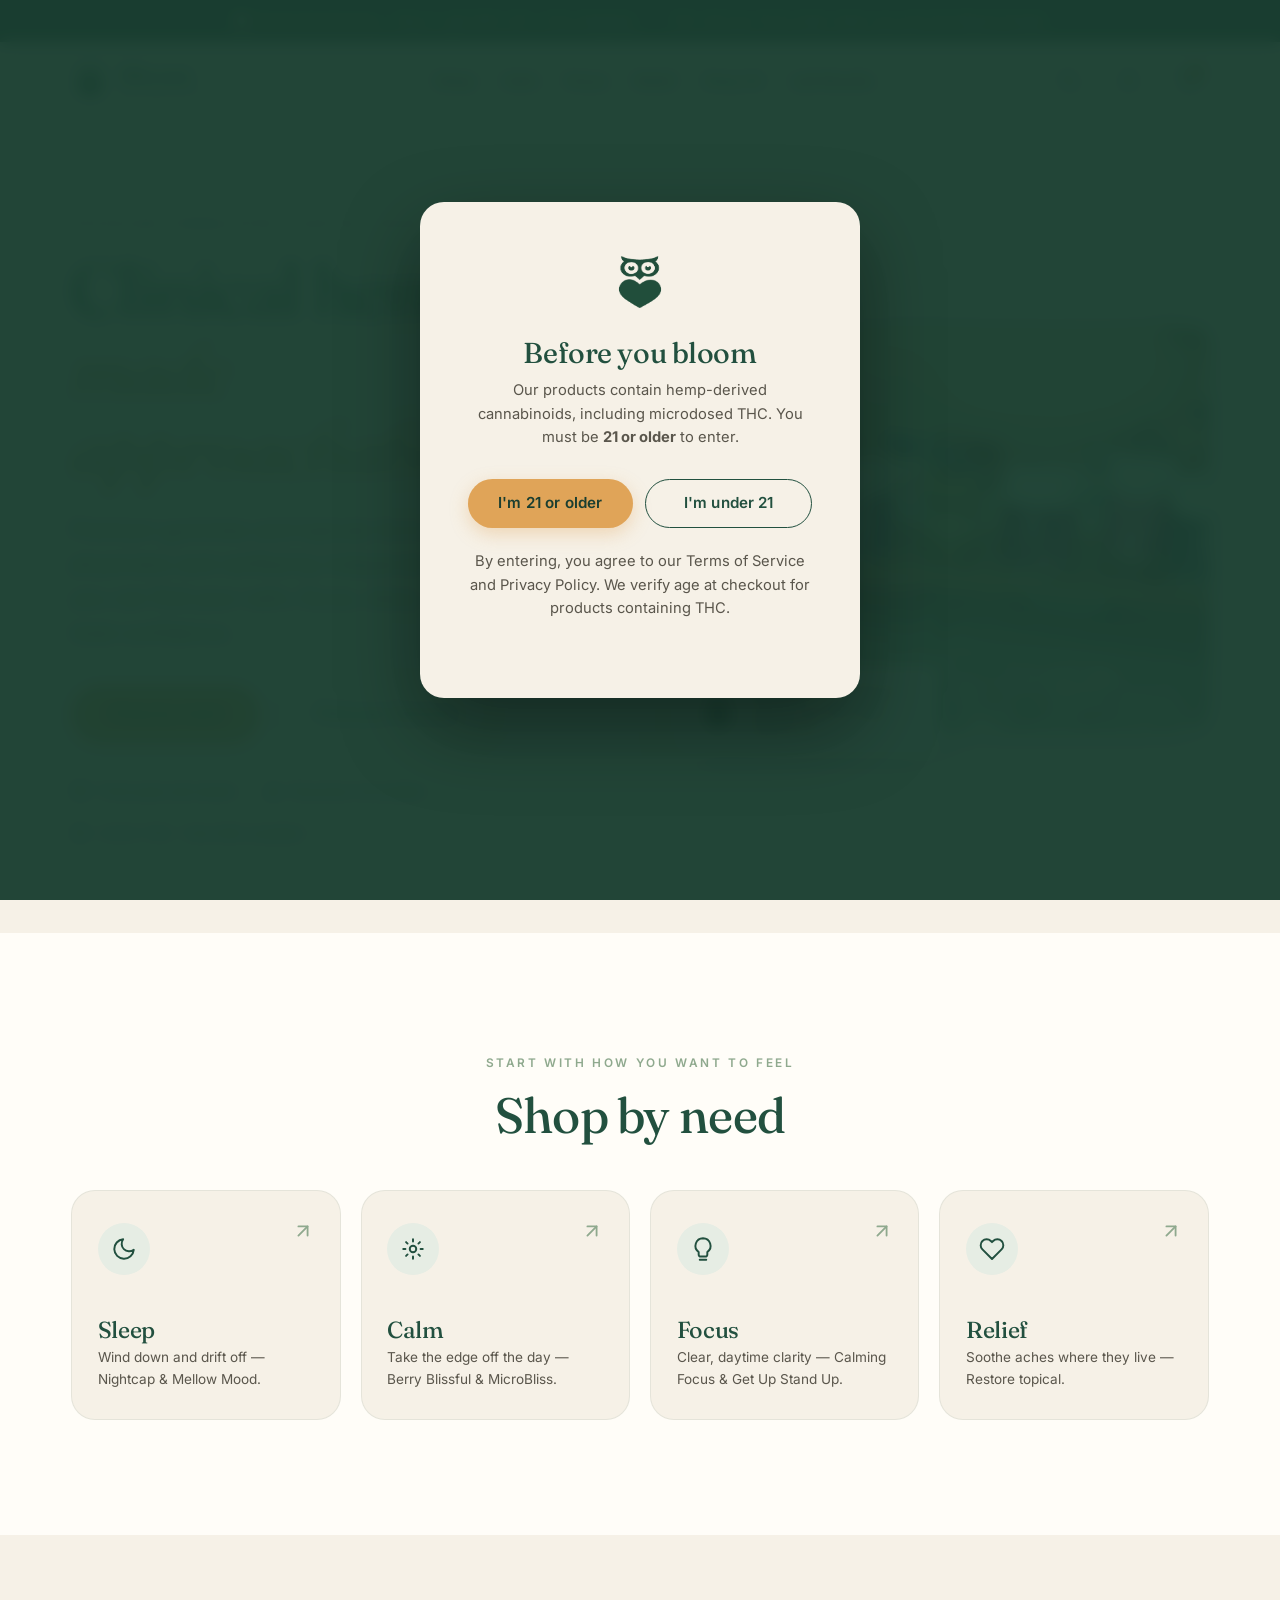
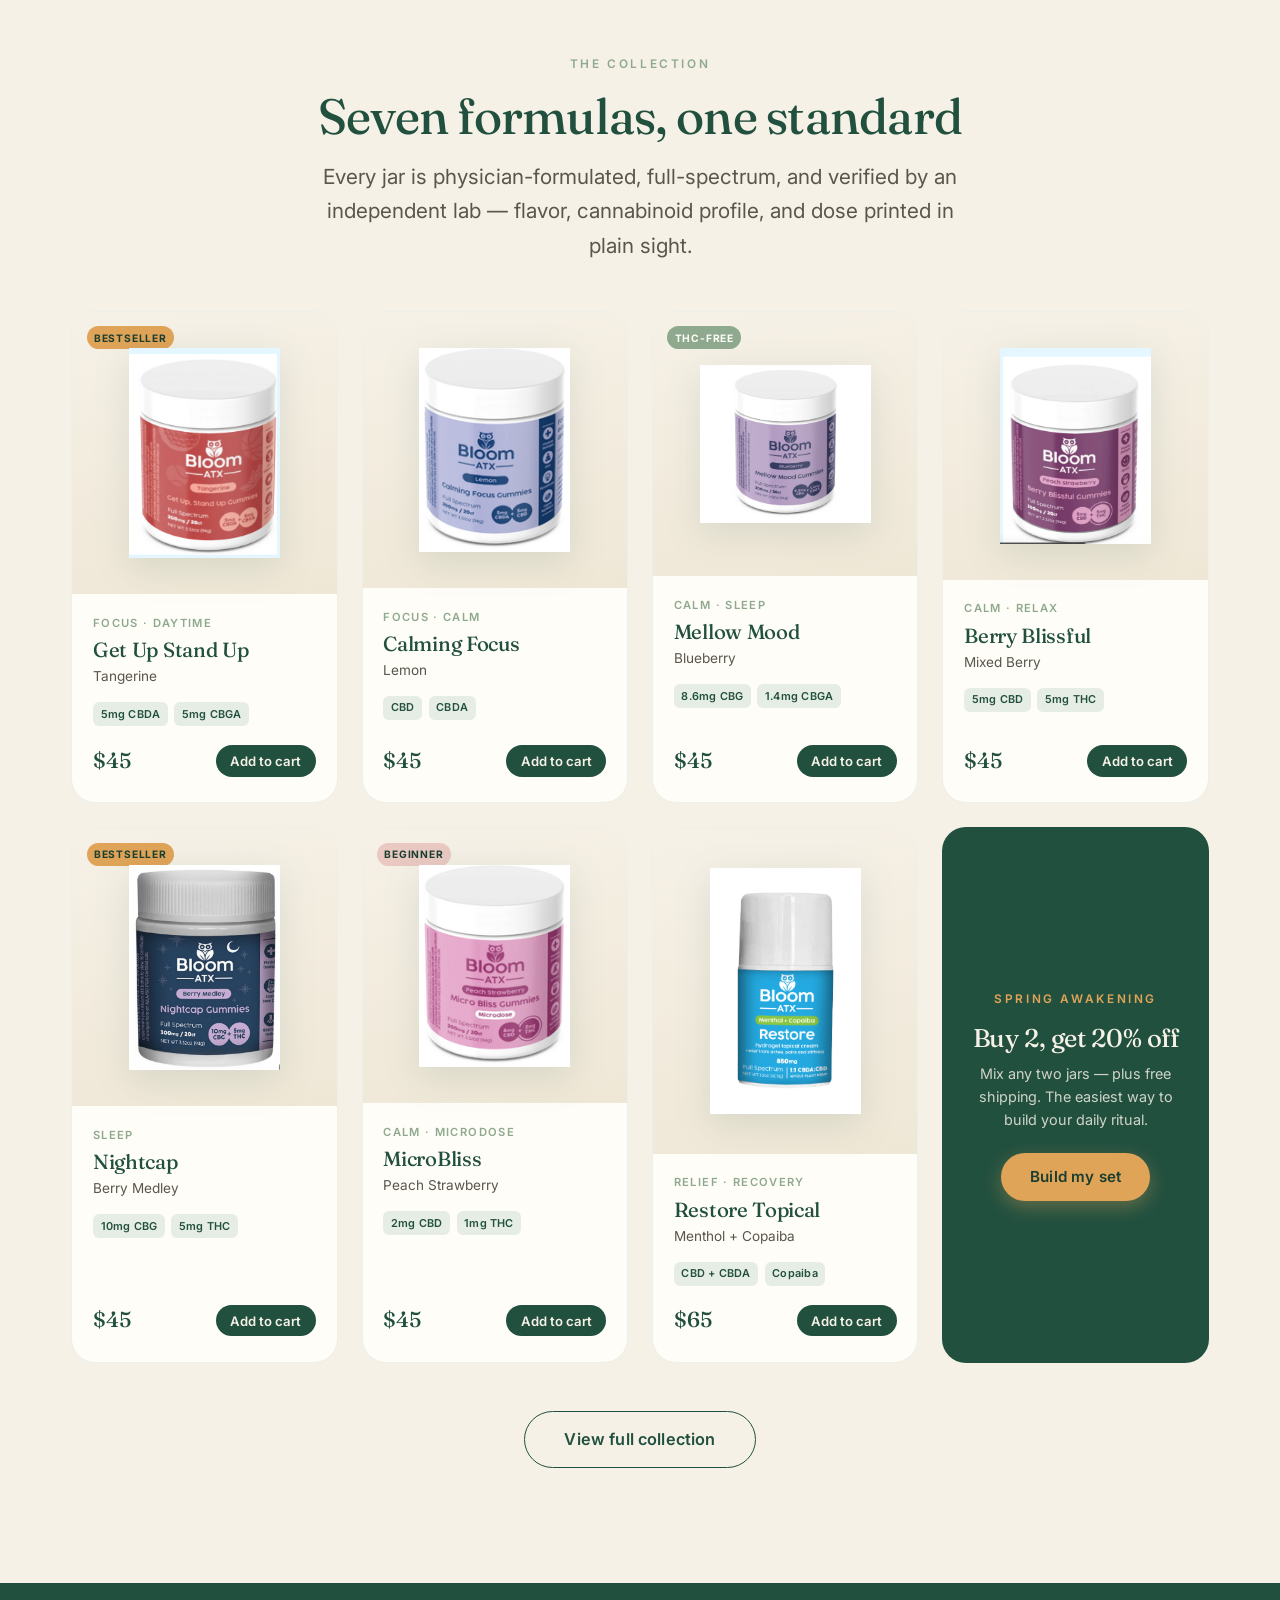
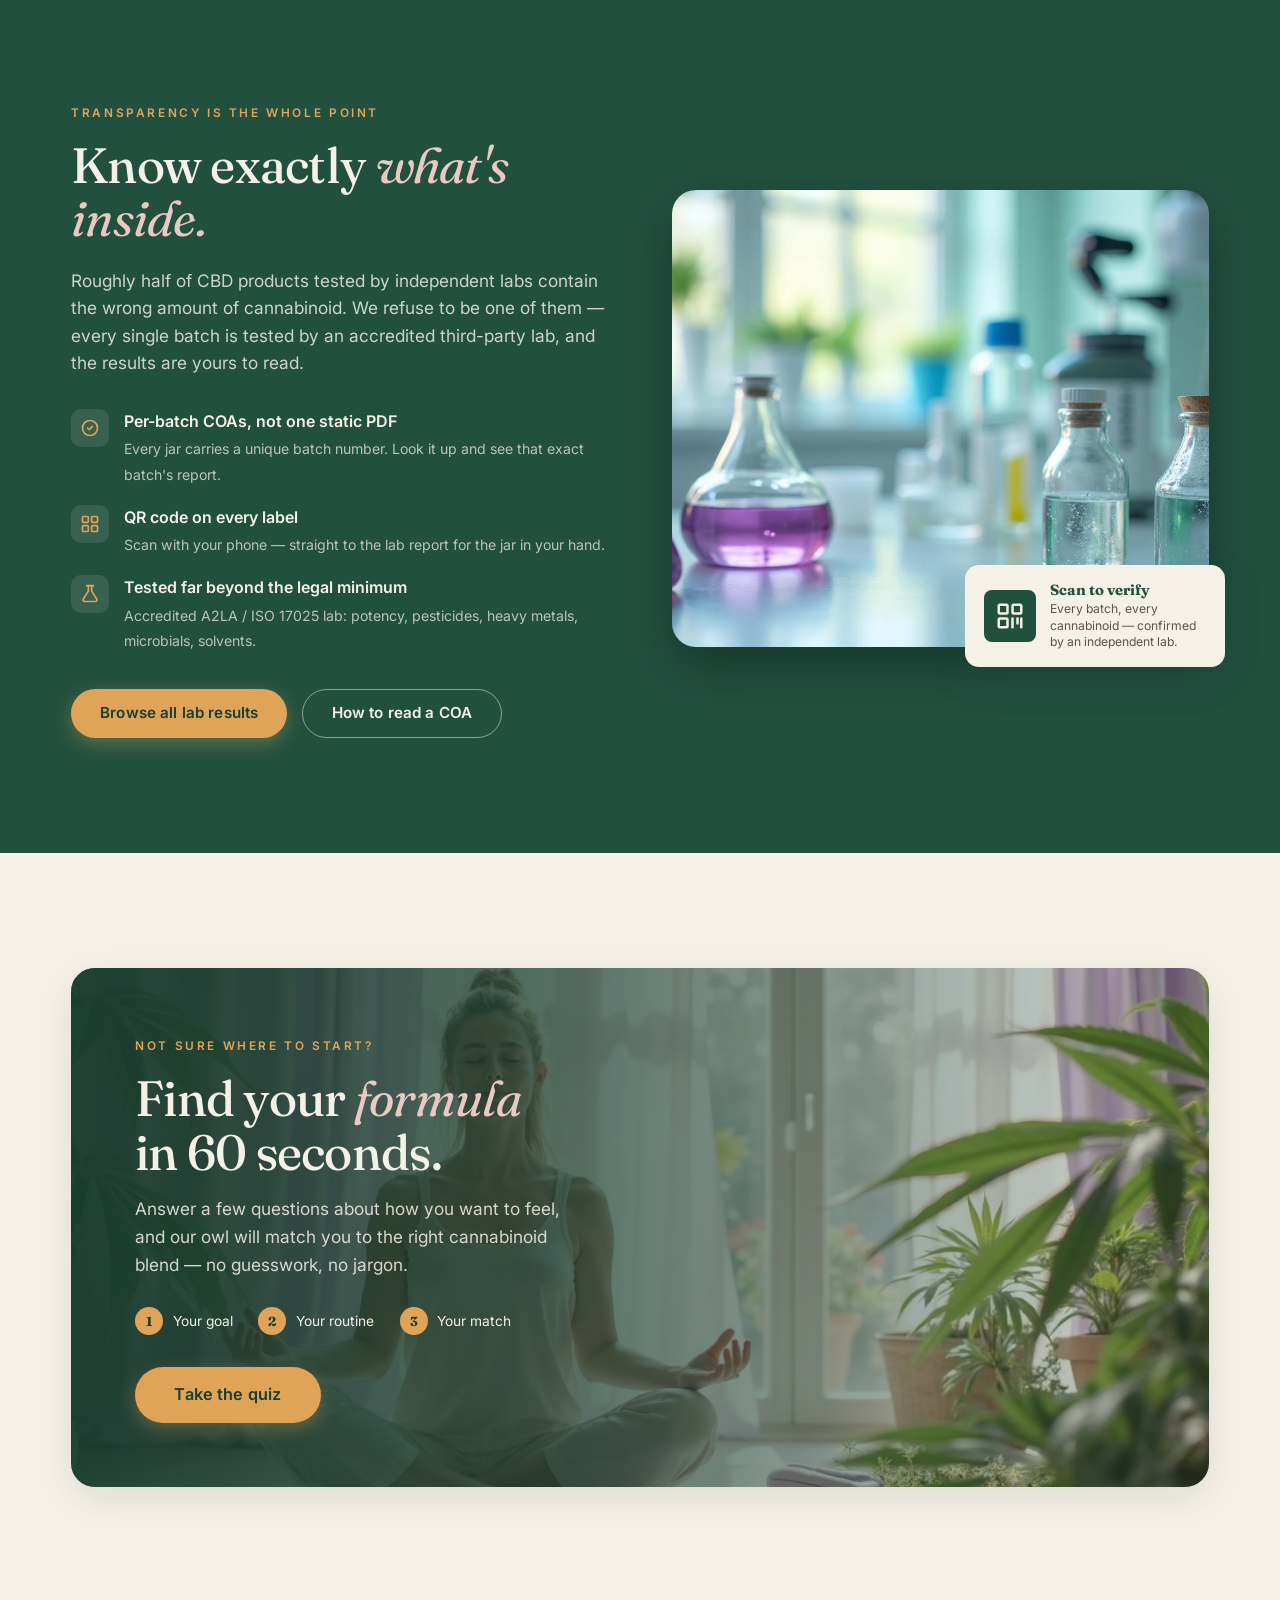
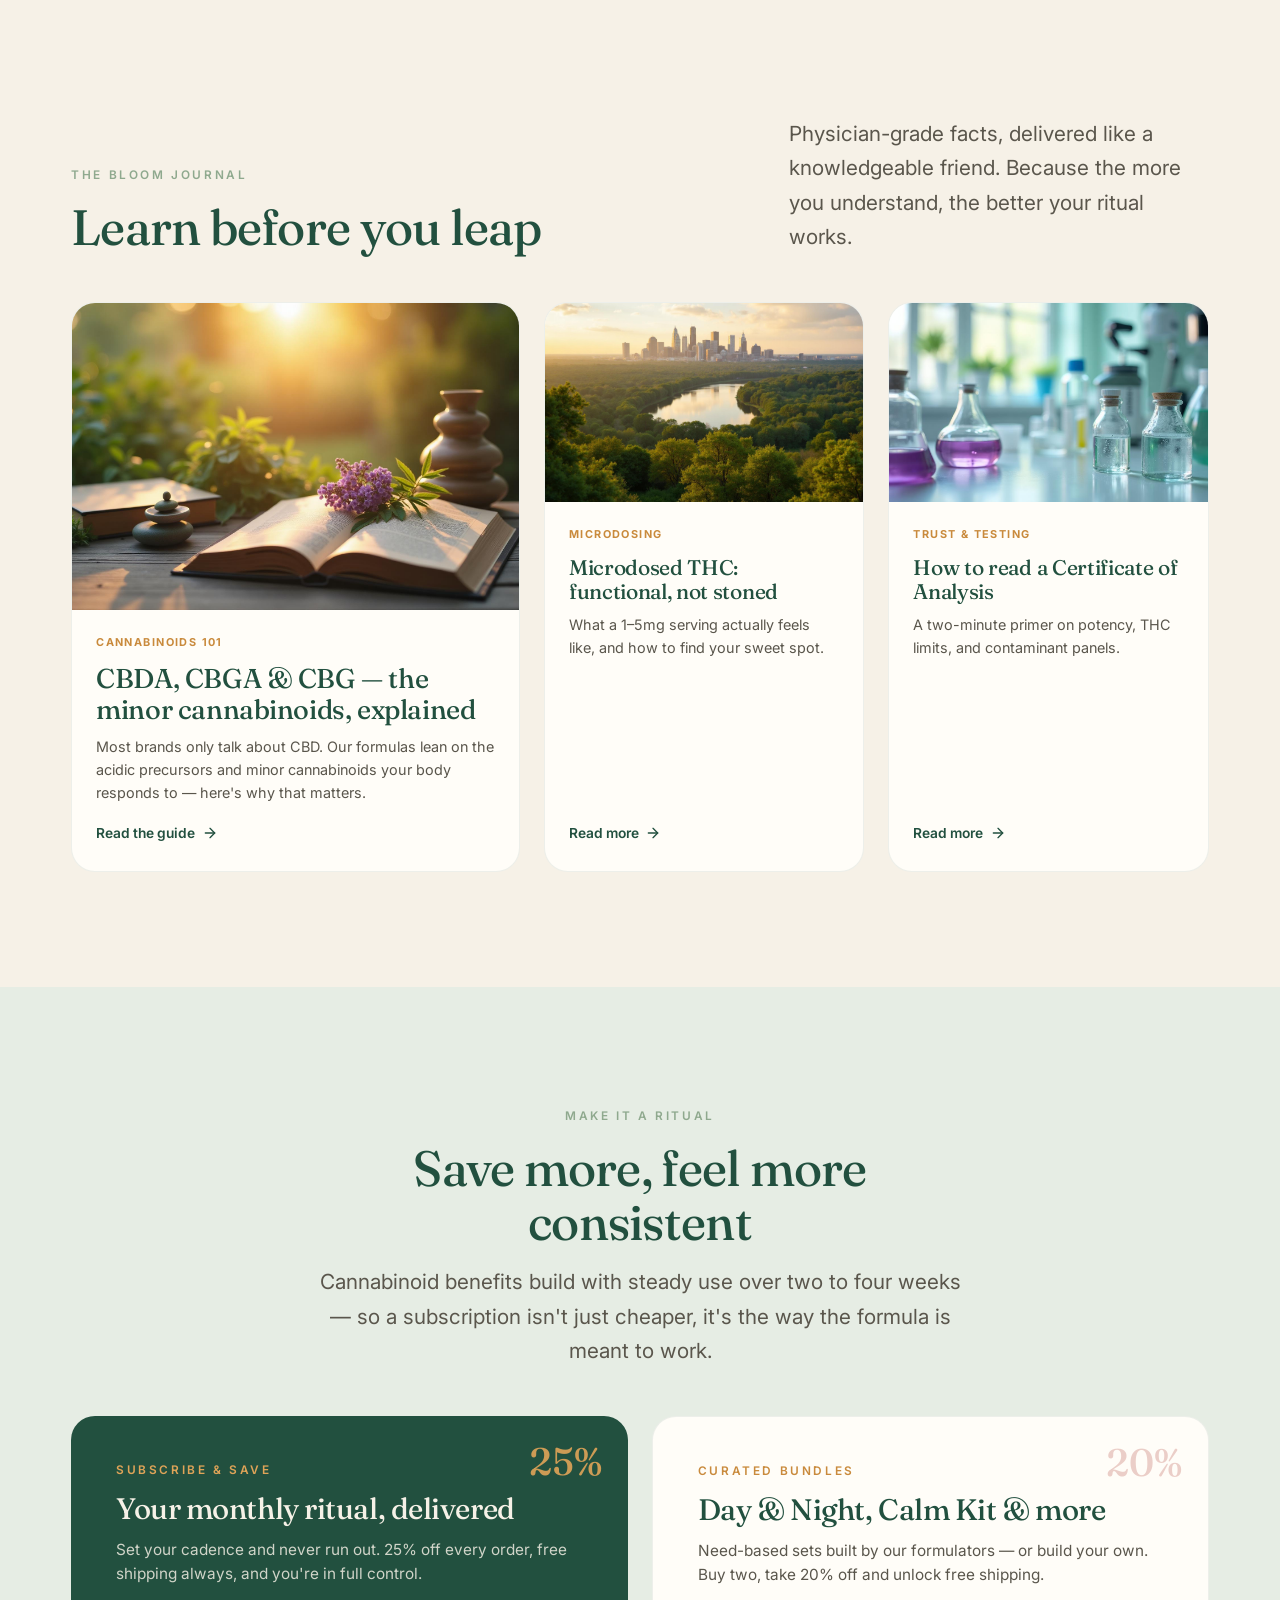
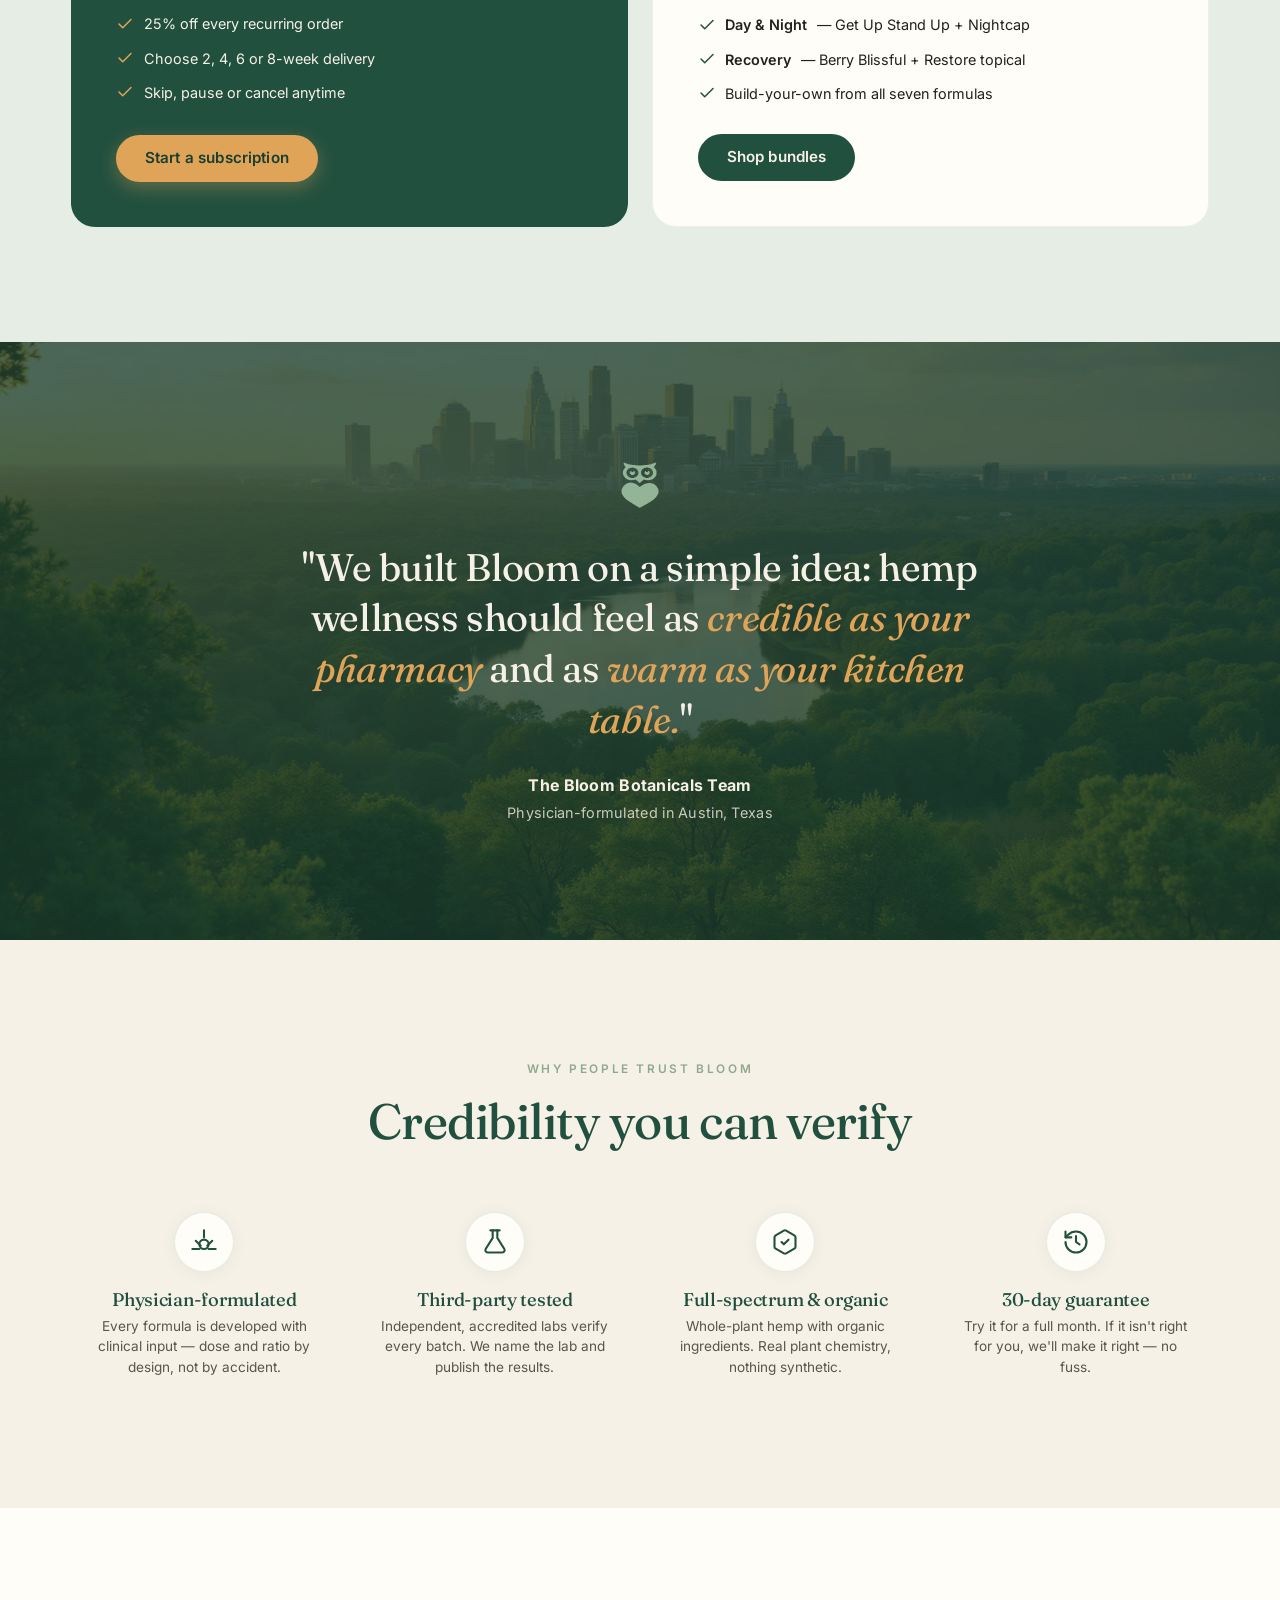
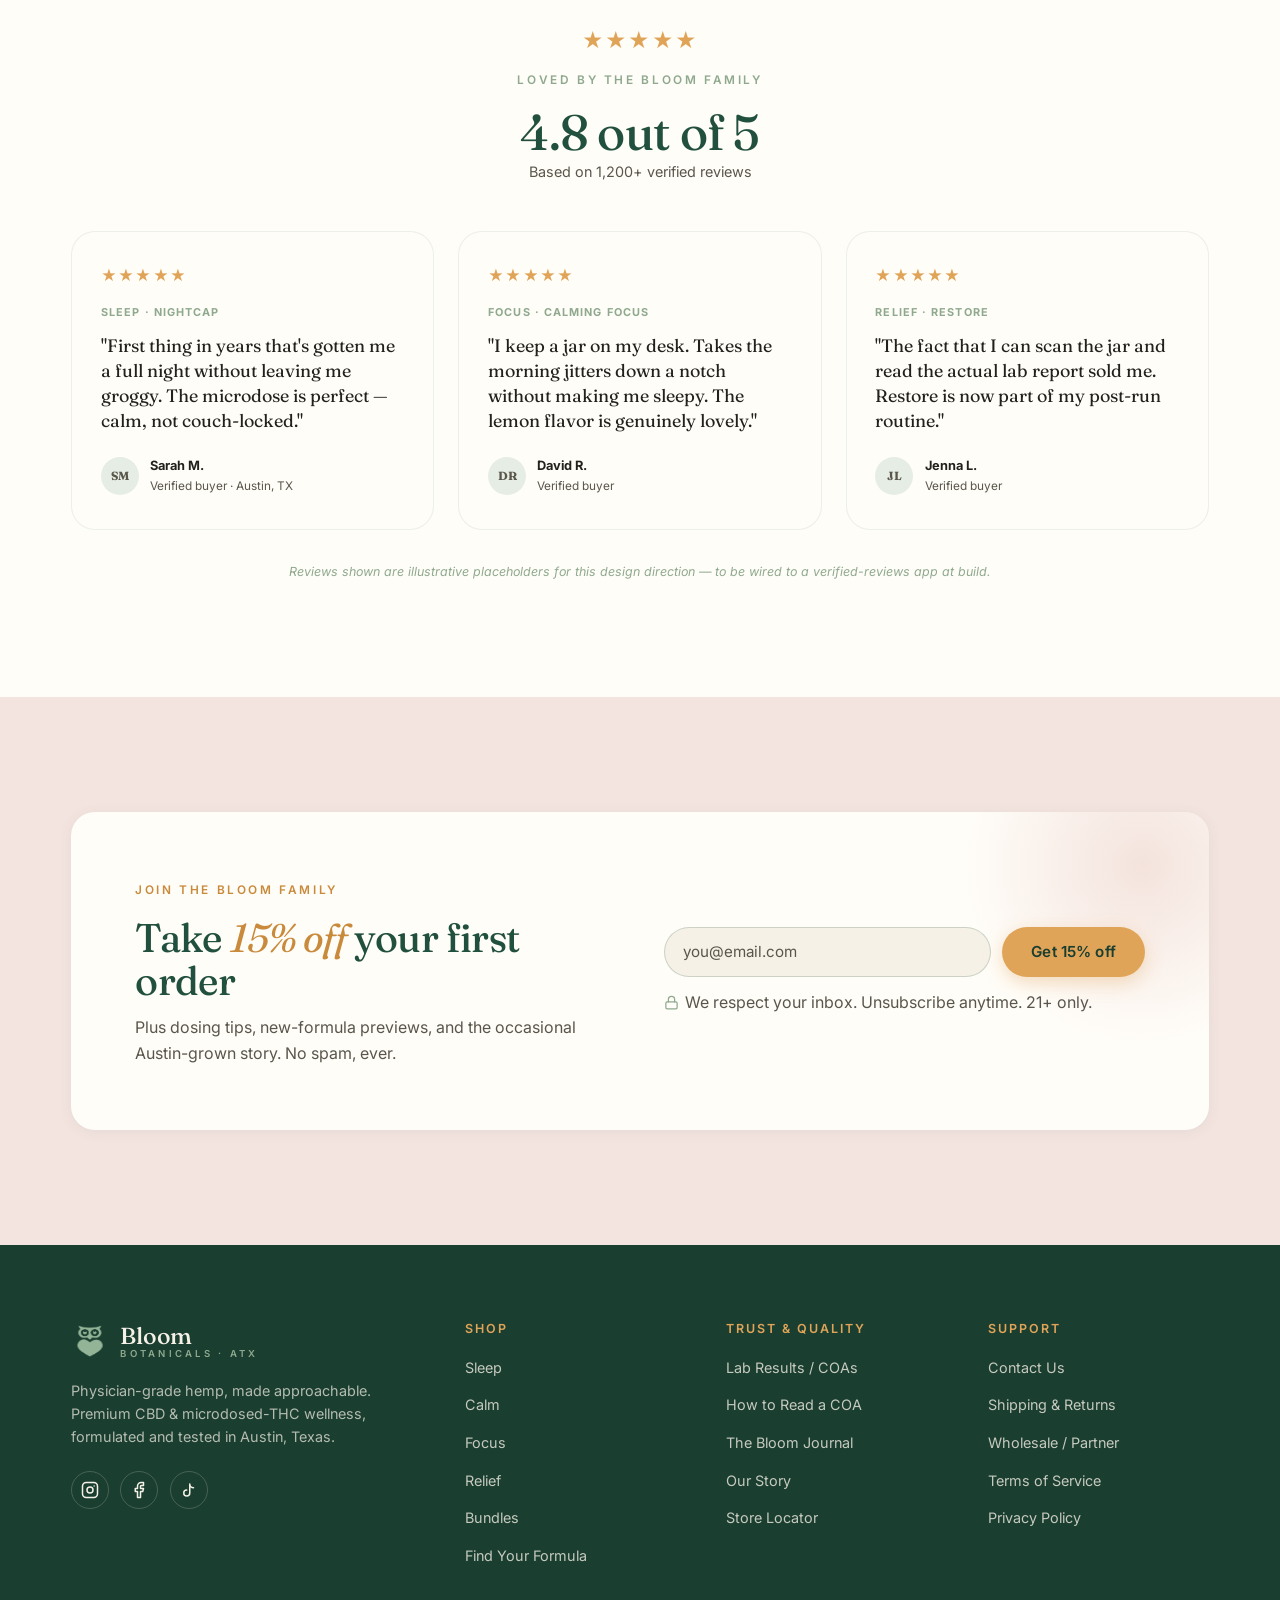
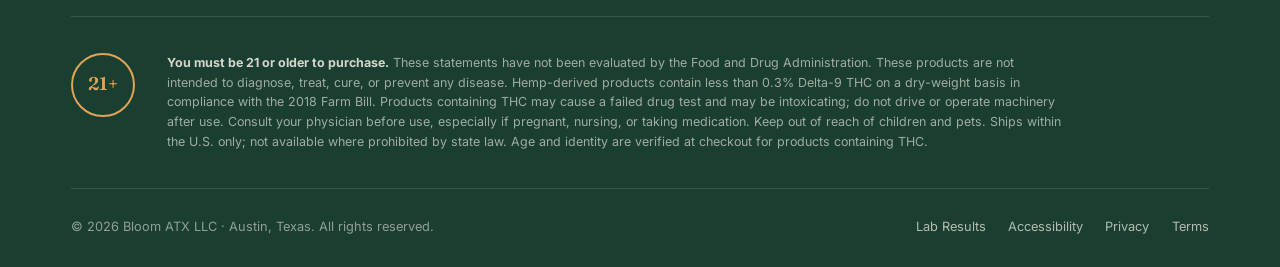
==== direction-a/index.html @ c0b8dcc5 "Bloom ATX — design directions preview (placeholder content)" ====
<!DOCTYPE html>
<html lang="en">
<head>
  <meta charset="UTF-8" />
  <meta name="viewport" content="width=device-width, initial-scale=1.0" />
  <title>Bloom Botanicals ATX — Physician-Grade Hemp, Made Approachable</title>
  <meta name="description" content="Premium, physician-formulated hemp wellness from Austin, TX. CBD + microdosed THC gummies, third-party lab-tested with per-batch COAs. Calm, focus, sleep & relief." />
  <link rel="preconnect" href="https://fonts.googleapis.com" />
  <link rel="preconnect" href="https://fonts.gstatic.com" crossorigin />
  <link href="https://fonts.googleapis.com/css2?family=Fraunces:ital,opsz,wght@0,9..144,400..600;1,9..144,400..500&family=Inter:wght@400;500;600;700&display=swap" rel="stylesheet" />
  <link rel="stylesheet" href="styles.css" />
</head>
<body>

  <!-- ============================ AGE GATE ============================ -->
  <div class="age-gate" id="ageGate" hidden>
    <div class="age-gate__card" role="dialog" aria-modal="true" aria-labelledby="ageGateTitle">
      <img class="age-gate__owl" src="../assets/bloom-owl-logo.png" alt="Bloom Botanicals ATX owl" />
      <h2 id="ageGateTitle">Before you bloom</h2>
      <p>Our products contain hemp-derived cannabinoids, including microdosed THC. You must be <strong>21 or older</strong> to enter.</p>
      <div class="age-gate__btns">
        <button class="btn btn--primary" id="ageYes">I'm 21 or older</button>
        <button class="btn btn--outline" id="ageNo">I'm under 21</button>
      </div>
      <p class="age-gate__legal">By entering, you agree to our Terms of Service and Privacy Policy. We verify age at checkout for products containing THC.</p>
    </div>
  </div>

  <!-- ============================ PROMO BAR ============================ -->
  <div class="promo-bar" role="region" aria-label="Promotions">
    <span>🌸 <strong>Spring Awakening</strong> — Buy 2, get 20% off + free shipping</span>
    <span class="sep" aria-hidden="true">·</span>
    <span class="promo-2">15% off your first order when you join the Bloom Family</span>
  </div>

  <!-- ============================ HEADER ============================ -->
  <header class="site-header">
    <div class="wrap header-inner">
      <a href="index.html" class="brand" aria-label="Bloom Botanicals ATX home">
        <img class="brand__owl" src="../assets/bloom-owl-logo.png" alt="" aria-hidden="true" />
        <span class="brand__name">Bloom<span>BOTANICALS · ATX</span></span>
      </a>

      <nav class="nav" aria-label="Primary">
        <ul class="nav__links">
          <li><a href="#products">Sleep</a></li>
          <li><a href="#products">Calm</a></li>
          <li><a href="#products">Focus</a></li>
          <li><a href="#products">Relief</a></li>
          <li><a href="#products" class="nav__shop">Shop All</a></li>
          <li><a href="#coa">Lab Results</a></li>
        </ul>
      </nav>

      <div class="header-actions">
        <button class="icon-btn" aria-label="Search">
          <svg viewBox="0 0 24 24" fill="none" stroke="currentColor" stroke-width="2" stroke-linecap="round" stroke-linejoin="round"><circle cx="11" cy="11" r="7"/><line x1="21" y1="21" x2="16.65" y2="16.65"/></svg>
        </button>
        <a href="product.html" class="icon-btn" aria-label="Account">
          <svg viewBox="0 0 24 24" fill="none" stroke="currentColor" stroke-width="2" stroke-linecap="round" stroke-linejoin="round"><path d="M20 21v-2a4 4 0 0 0-4-4H8a4 4 0 0 0-4 4v2"/><circle cx="12" cy="7" r="4"/></svg>
        </a>
        <button class="icon-btn" aria-label="Cart, 0 items">
          <svg viewBox="0 0 24 24" fill="none" stroke="currentColor" stroke-width="2" stroke-linecap="round" stroke-linejoin="round"><circle cx="9" cy="21" r="1"/><circle cx="20" cy="21" r="1"/><path d="M1 1h4l2.68 13.39a2 2 0 0 0 2 1.61h9.72a2 2 0 0 0 2-1.61L23 6H6"/></svg>
          <span class="cart-count">0</span>
        </button>
        <button class="icon-btn nav-toggle" aria-label="Menu" id="navToggle">
          <svg viewBox="0 0 24 24" fill="none" stroke="currentColor" stroke-width="2" stroke-linecap="round"><line x1="4" y1="7" x2="20" y2="7"/><line x1="4" y1="12" x2="20" y2="12"/><line x1="4" y1="17" x2="20" y2="17"/></svg>
        </button>
      </div>
    </div>
  </header>

  <main>
    <!-- ============================ HERO ============================ -->
    <section class="hero">
      <div class="wrap hero__grid">
        <div class="hero__copy">
          <span class="eyebrow">Physician-formulated · Austin, Texas</span>
          <h1>Clinical hemp,<br /><em>made approachable.</em></h1>
          <p class="lede hero__lede">Premium gummies and topicals formulated by physicians and verified by independent labs — so you can find your calm, focus, sleep, or relief with total confidence.</p>
          <div class="hero__cta">
            <a href="#needs" class="btn btn--primary btn--lg">Shop by need</a>
            <a href="#quiz" class="btn btn--outline btn--lg">Find your formula</a>
          </div>
          <div class="hero__trust">
            <span>
              <svg viewBox="0 0 24 24" fill="none" stroke="currentColor" stroke-width="2" stroke-linecap="round" stroke-linejoin="round"><path d="M9 12l2 2 4-4"/><path d="M12 3l8 3v6c0 5-3.5 8-8 9-4.5-1-8-4-8-9V6l8-3z"/></svg>
              Third-party lab-tested
            </span>
            <span>
              <svg viewBox="0 0 24 24" fill="none" stroke="currentColor" stroke-width="2" stroke-linecap="round" stroke-linejoin="round"><path d="M12 2v6M4.93 10.93l4.24 4.24M2 18h6M22 18h-6M19.07 10.93l-4.24 4.24"/><circle cx="12" cy="14" r="4"/></svg>
              Physician-formulated
            </span>
            <span>
              <svg viewBox="0 0 24 24" fill="none" stroke="currentColor" stroke-width="2" stroke-linecap="round" stroke-linejoin="round"><path d="M3 12h18M3 6h18M3 18h18"/></svg>
              &lt;0.3% THC · Farm Bill compliant
            </span>
          </div>
        </div>

        <div class="hero__media">
          <img src="../assets/products-shelf-wide-CRmDXsMz.jpg" alt="The Bloom Botanicals ATX gummy collection arranged on a wooden shelf with a brass owl and warm string lights" />
          <div class="hero__badge">
            <img class="owl" src="../assets/bloom-owl-logo.png" alt="" aria-hidden="true" />
            <p><strong>10,000+</strong> in the Bloom Family trust their daily ritual to us.</p>
          </div>
        </div>
      </div>
    </section>

    <!-- ============================ SHOP BY NEED ============================ -->
    <section class="section needs" id="needs">
      <div class="wrap">
        <div class="section-head center">
          <span class="eyebrow">Start with how you want to feel</span>
          <h2>Shop by need</h2>
        </div>
        <div class="needs__grid">
          <a href="#products" class="need-card">
            <span class="need-card__icon">
              <svg viewBox="0 0 24 24" fill="none" stroke="currentColor" stroke-width="1.8" stroke-linecap="round" stroke-linejoin="round"><path d="M21 12.79A9 9 0 1 1 11.21 3 7 7 0 0 0 21 12.79z"/></svg>
            </span>
            <span class="need-card__arrow" aria-hidden="true">
              <svg width="22" height="22" viewBox="0 0 24 24" fill="none" stroke="currentColor" stroke-width="2" stroke-linecap="round" stroke-linejoin="round"><line x1="7" y1="17" x2="17" y2="7"/><polyline points="7 7 17 7 17 17"/></svg>
            </span>
            <h3>Sleep</h3>
            <p>Wind down and drift off — Nightcap &amp; Mellow Mood.</p>
          </a>
          <a href="#products" class="need-card">
            <span class="need-card__icon">
              <svg viewBox="0 0 24 24" fill="none" stroke="currentColor" stroke-width="1.8" stroke-linecap="round" stroke-linejoin="round"><circle cx="12" cy="12" r="3"/><path d="M12 3v2M12 19v2M3 12h2M19 12h2M5.6 5.6l1.4 1.4M17 17l1.4 1.4M5.6 18.4 7 17M17 7l1.4-1.4"/></svg>
            </span>
            <span class="need-card__arrow" aria-hidden="true">
              <svg width="22" height="22" viewBox="0 0 24 24" fill="none" stroke="currentColor" stroke-width="2" stroke-linecap="round" stroke-linejoin="round"><line x1="7" y1="17" x2="17" y2="7"/><polyline points="7 7 17 7 17 17"/></svg>
            </span>
            <h3>Calm</h3>
            <p>Take the edge off the day — Berry Blissful &amp; MicroBliss.</p>
          </a>
          <a href="#products" class="need-card">
            <span class="need-card__icon">
              <svg viewBox="0 0 24 24" fill="none" stroke="currentColor" stroke-width="1.8" stroke-linecap="round" stroke-linejoin="round"><path d="M12 2a7 7 0 0 0-4 12.7V17a2 2 0 0 0 2 2h4a2 2 0 0 0 2-2v-2.3A7 7 0 0 0 12 2z"/><line x1="9" y1="22" x2="15" y2="22"/></svg>
            </span>
            <span class="need-card__arrow" aria-hidden="true">
              <svg width="22" height="22" viewBox="0 0 24 24" fill="none" stroke="currentColor" stroke-width="2" stroke-linecap="round" stroke-linejoin="round"><line x1="7" y1="17" x2="17" y2="7"/><polyline points="7 7 17 7 17 17"/></svg>
            </span>
            <h3>Focus</h3>
            <p>Clear, daytime clarity — Calming Focus &amp; Get Up Stand Up.</p>
          </a>
          <a href="#products" class="need-card">
            <span class="need-card__icon">
              <svg viewBox="0 0 24 24" fill="none" stroke="currentColor" stroke-width="1.8" stroke-linecap="round" stroke-linejoin="round"><path d="M20.84 4.61a5.5 5.5 0 0 0-7.78 0L12 5.67l-1.06-1.06a5.5 5.5 0 1 0-7.78 7.78L12 21.23l8.84-8.84a5.5 5.5 0 0 0 0-7.78z"/></svg>
            </span>
            <span class="need-card__arrow" aria-hidden="true">
              <svg width="22" height="22" viewBox="0 0 24 24" fill="none" stroke="currentColor" stroke-width="2" stroke-linecap="round" stroke-linejoin="round"><line x1="7" y1="17" x2="17" y2="7"/><polyline points="7 7 17 7 17 17"/></svg>
            </span>
            <h3>Relief</h3>
            <p>Soothe aches where they live — Restore topical.</p>
          </a>
        </div>
      </div>
    </section>

    <!-- ============================ PRODUCTS ============================ -->
    <section class="section products" id="products">
      <div class="wrap">
        <div class="section-head center">
          <span class="eyebrow">The collection</span>
          <h2>Seven formulas, one standard</h2>
          <p class="lede" style="margin-top:1rem;">Every jar is physician-formulated, full-spectrum, and verified by an independent lab — flavor, cannabinoid profile, and dose printed in plain sight.</p>
        </div>

        <div class="products__grid">
          <!-- Get Up Stand Up -->
          <article class="product-card">
            <div class="product-card__media">
              <span class="product-tag product-tag--bestseller">Bestseller</span>
              <img src="../assets/0b803be7-9f13-4141-9545-272abb5d52e2.png" alt="Get Up Stand Up Gummies jar, tangerine flavor" />
            </div>
            <div class="product-card__body">
              <span class="product-card__need">Focus · Daytime</span>
              <h3>Get Up Stand Up</h3>
              <p class="product-card__flavor">Tangerine</p>
              <div class="product-card__profile">
                <span class="chip">5mg CBDA</span><span class="chip">5mg CBGA</span>
              </div>
              <div class="product-card__foot">
                <span class="product-card__price">$45</span>
                <button class="add-btn">Add to cart</button>
              </div>
            </div>
          </article>

          <!-- Calming Focus -->
          <article class="product-card">
            <div class="product-card__media">
              <img src="../assets/c3862e95-d32f-4ffc-96ca-685105f2033a.png" alt="Calming Focus Gummies jar, lemon flavor" />
            </div>
            <div class="product-card__body">
              <span class="product-card__need">Focus · Calm</span>
              <h3>Calming Focus</h3>
              <p class="product-card__flavor">Lemon</p>
              <div class="product-card__profile">
                <span class="chip">CBD</span><span class="chip">CBDA</span>
              </div>
              <div class="product-card__foot">
                <span class="product-card__price">$45</span>
                <button class="add-btn">Add to cart</button>
              </div>
            </div>
          </article>

          <!-- Mellow Mood -->
          <article class="product-card">
            <div class="product-card__media">
              <span class="product-tag product-tag--thcfree">THC-free</span>
              <img src="../assets/e09c8dc6-c494-4d54-a6cc-db8354c998ee.png" alt="Mellow Mood Gummies jar, blueberry flavor" />
            </div>
            <div class="product-card__body">
              <span class="product-card__need">Calm · Sleep</span>
              <h3>Mellow Mood</h3>
              <p class="product-card__flavor">Blueberry</p>
              <div class="product-card__profile">
                <span class="chip">8.6mg CBG</span><span class="chip">1.4mg CBGA</span>
              </div>
              <div class="product-card__foot">
                <span class="product-card__price">$45</span>
                <button class="add-btn">Add to cart</button>
              </div>
            </div>
          </article>

          <!-- Berry Blissful -->
          <article class="product-card">
            <div class="product-card__media">
              <img src="../assets/290c608d-75a6-450c-9b06-08ad682e5442.png" alt="Berry Blissful Gummies jar, mixed berry flavor" />
            </div>
            <div class="product-card__body">
              <span class="product-card__need">Calm · Relax</span>
              <h3>Berry Blissful</h3>
              <p class="product-card__flavor">Mixed Berry</p>
              <div class="product-card__profile">
                <span class="chip">5mg CBD</span><span class="chip">5mg THC</span>
              </div>
              <div class="product-card__foot">
                <span class="product-card__price">$45</span>
                <button class="add-btn">Add to cart</button>
              </div>
            </div>
          </article>

          <!-- Nightcap -->
          <article class="product-card">
            <div class="product-card__media">
              <span class="product-tag product-tag--bestseller">Bestseller</span>
              <img src="../assets/3789f35c-d64f-4ce9-b525-802829607a11.png" alt="Nightcap Gummies jar, berry medley flavor" />
            </div>
            <div class="product-card__body">
              <span class="product-card__need">Sleep</span>
              <h3>Nightcap</h3>
              <p class="product-card__flavor">Berry Medley</p>
              <div class="product-card__profile">
                <span class="chip">10mg CBG</span><span class="chip">5mg THC</span>
              </div>
              <div class="product-card__foot">
                <span class="product-card__price">$45</span>
                <button class="add-btn">Add to cart</button>
              </div>
            </div>
          </article>

          <!-- MicroBliss -->
          <article class="product-card">
            <div class="product-card__media">
              <span class="product-tag product-tag--new">Beginner</span>
              <img src="../assets/a9078033-a48c-4f73-ad45-ff1388b63ecf.png" alt="MicroBliss Gummies jar, peach strawberry flavor" />
            </div>
            <div class="product-card__body">
              <span class="product-card__need">Calm · Microdose</span>
              <h3>MicroBliss</h3>
              <p class="product-card__flavor">Peach Strawberry</p>
              <div class="product-card__profile">
                <span class="chip">2mg CBD</span><span class="chip">1mg THC</span>
              </div>
              <div class="product-card__foot">
                <span class="product-card__price">$45</span>
                <button class="add-btn">Add to cart</button>
              </div>
            </div>
          </article>

          <!-- Restore Topical -->
          <article class="product-card">
            <div class="product-card__media">
              <img src="../assets/29d37da1-b872-40b8-bd22-ed788ddb123b.png" alt="Restore Instant Relief topical roll-on, menthol and copaiba" />
            </div>
            <div class="product-card__body">
              <span class="product-card__need">Relief · Recovery</span>
              <h3>Restore Topical</h3>
              <p class="product-card__flavor">Menthol + Copaiba</p>
              <div class="product-card__profile">
                <span class="chip">CBD + CBDA</span><span class="chip">Copaiba</span>
              </div>
              <div class="product-card__foot">
                <span class="product-card__price">$65</span>
                <button class="add-btn">Add to cart</button>
              </div>
            </div>
          </article>

          <!-- Promo card -->
          <article class="product-card" style="background:var(--botanical); color:var(--cream); justify-content:center; align-items:center; text-align:center; padding:2rem 1.5rem;">
            <span class="eyebrow" style="color:var(--honey);">Spring Awakening</span>
            <h3 style="color:var(--cream); font-size:1.6rem; margin-bottom:0.6rem;">Buy 2, get 20% off</h3>
            <p style="color:rgba(246,241,231,0.82); font-size:0.9rem; margin-bottom:1.4rem;">Mix any two jars — plus free shipping. The easiest way to build your daily ritual.</p>
            <a href="#bundles" class="btn btn--primary">Build my set</a>
          </article>
        </div>

        <div class="products__foot">
          <a href="#products" class="btn btn--outline btn--lg">View full collection</a>
        </div>
      </div>
    </section>

    <!-- ============================ COA / TRANSPARENCY ============================ -->
    <section class="section coa" id="coa">
      <div class="wrap coa__grid">
        <div class="coa__copy">
          <span class="eyebrow">Transparency is the whole point</span>
          <h2>Know exactly <em>what's inside.</em></h2>
          <p class="coa__lede">Roughly half of CBD products tested by independent labs contain the wrong amount of cannabinoid. We refuse to be one of them — every single batch is tested by an accredited third-party lab, and the results are yours to read.</p>
          <ul class="coa__list">
            <li>
              <span class="ico"><svg viewBox="0 0 24 24" fill="none" stroke="currentColor" stroke-width="2" stroke-linecap="round" stroke-linejoin="round"><path d="M9 12l2 2 4-4"/><circle cx="12" cy="12" r="9"/></svg></span>
              <div><strong>Per-batch COAs, not one static PDF</strong><span>Every jar carries a unique batch number. Look it up and see that exact batch's report.</span></div>
            </li>
            <li>
              <span class="ico"><svg viewBox="0 0 24 24" fill="none" stroke="currentColor" stroke-width="2" stroke-linecap="round" stroke-linejoin="round"><rect x="3" y="3" width="7" height="7" rx="1"/><rect x="14" y="3" width="7" height="7" rx="1"/><rect x="3" y="14" width="7" height="7" rx="1"/><rect x="14" y="14" width="7" height="7" rx="1"/></svg></span>
              <div><strong>QR code on every label</strong><span>Scan with your phone — straight to the lab report for the jar in your hand.</span></div>
            </li>
            <li>
              <span class="ico"><svg viewBox="0 0 24 24" fill="none" stroke="currentColor" stroke-width="2" stroke-linecap="round" stroke-linejoin="round"><path d="M10 2v6.5L4 18a2 2 0 0 0 1.7 3h12.6A2 2 0 0 0 20 18l-6-9.5V2"/><line x1="8" y1="2" x2="16" y2="2"/></svg></span>
              <div><strong>Tested far beyond the legal minimum</strong><span>Accredited A2LA / ISO 17025 lab: potency, pesticides, heavy metals, microbials, solvents.</span></div>
            </li>
          </ul>
          <div class="coa__cta">
            <a href="#coa" class="btn btn--primary">Browse all lab results</a>
            <a href="#coa" class="btn btn--ghost-light">How to read a COA</a>
          </div>
        </div>
        <div class="coa__media">
          <img src="../assets/coa-hero-FD-RbU7w.jpg" alt="An accredited laboratory bench with glass flasks holding botanical extracts in natural daylight" />
          <div class="coa__qr">
            <span class="qr-box"><svg viewBox="0 0 24 24" fill="none" stroke="currentColor" stroke-width="2" stroke-linecap="round" stroke-linejoin="round"><rect x="3" y="3" width="7" height="7" rx="1"/><rect x="14" y="3" width="7" height="7" rx="1"/><rect x="3" y="14" width="7" height="7" rx="1"/><line x1="14" y1="14" x2="14" y2="21"/><line x1="18" y1="14" x2="18" y2="18"/><line x1="21" y1="14" x2="21" y2="21"/></svg></span>
            <p><strong>Scan to verify</strong>Every batch, every cannabinoid — confirmed by an independent lab.</p>
          </div>
        </div>
      </div>
    </section>

    <!-- ============================ QUIZ TEASER ============================ -->
    <section class="section quiz" id="quiz">
      <div class="wrap">
        <div class="quiz__inner">
          <div class="quiz__bg"><img src="../assets/quiz-hero-BWa-Pj6N.jpg" alt="" /></div>
          <div class="quiz__copy">
            <span class="eyebrow">Not sure where to start?</span>
            <h2>Find your <em>formula</em> in 60 seconds.</h2>
            <p>Answer a few questions about how you want to feel, and our owl will match you to the right cannabinoid blend — no guesswork, no jargon.</p>
            <div class="quiz__steps">
              <div class="quiz__step"><span class="num">1</span> Your goal</div>
              <div class="quiz__step"><span class="num">2</span> Your routine</div>
              <div class="quiz__step"><span class="num">3</span> Your match</div>
            </div>
            <a href="#quiz" class="btn btn--primary btn--lg">Take the quiz</a>
          </div>
        </div>
      </div>
    </section>

    <!-- ============================ EDUCATION TEASER ============================ -->
    <section class="section edu" id="learn">
      <div class="wrap">
        <div class="edu__head">
          <div>
            <span class="eyebrow">The Bloom Journal</span>
            <h2>Learn before you leap</h2>
          </div>
          <p class="lede">Physician-grade facts, delivered like a knowledgeable friend. Because the more you understand, the better your ritual works.</p>
        </div>
        <div class="edu__grid">
          <article class="edu-card edu-card--feature">
            <div class="edu-card__media"><img src="../assets/formula-finder-hero-D2OlPq_B.jpg" alt="An open book and botanical sprigs on a wooden table in golden evening light" /></div>
            <div class="edu-card__body">
              <span class="edu-card__cat">Cannabinoids 101</span>
              <h3>CBDA, CBGA &amp; CBG — the minor cannabinoids, explained</h3>
              <p>Most brands only talk about CBD. Our formulas lean on the acidic precursors and minor cannabinoids your body responds to — here's why that matters.</p>
              <a href="#learn" class="edu-card__link">Read the guide
                <svg viewBox="0 0 24 24" fill="none" stroke="currentColor" stroke-width="2" stroke-linecap="round" stroke-linejoin="round"><line x1="5" y1="12" x2="19" y2="12"/><polyline points="12 5 19 12 12 19"/></svg>
              </a>
            </div>
          </article>
          <article class="edu-card">
            <div class="edu-card__media"><img src="../assets/austin-nature-skyline-w3xDkC-A.jpg" alt="The Austin skyline at sunset above a green river valley" /></div>
            <div class="edu-card__body">
              <span class="edu-card__cat">Microdosing</span>
              <h3>Microdosed THC: functional, not stoned</h3>
              <p>What a 1–5mg serving actually feels like, and how to find your sweet spot.</p>
              <a href="#learn" class="edu-card__link">Read more
                <svg viewBox="0 0 24 24" fill="none" stroke="currentColor" stroke-width="2" stroke-linecap="round" stroke-linejoin="round"><line x1="5" y1="12" x2="19" y2="12"/><polyline points="12 5 19 12 12 19"/></svg>
              </a>
            </div>
          </article>
          <article class="edu-card">
            <div class="edu-card__media"><img src="../assets/coa-hero-FD-RbU7w.jpg" alt="Laboratory glassware with botanical extracts" /></div>
            <div class="edu-card__body">
              <span class="edu-card__cat">Trust &amp; testing</span>
              <h3>How to read a Certificate of Analysis</h3>
              <p>A two-minute primer on potency, THC limits, and contaminant panels.</p>
              <a href="#coa" class="edu-card__link">Read more
                <svg viewBox="0 0 24 24" fill="none" stroke="currentColor" stroke-width="2" stroke-linecap="round" stroke-linejoin="round"><line x1="5" y1="12" x2="19" y2="12"/><polyline points="12 5 19 12 12 19"/></svg>
              </a>
            </div>
          </article>
        </div>
      </div>
    </section>

    <!-- ============================ BUNDLES / SUBSCRIBE ============================ -->
    <section class="section bundles" id="bundles">
      <div class="wrap">
        <div class="section-head center">
          <span class="eyebrow">Make it a ritual</span>
          <h2>Save more, feel more consistent</h2>
          <p class="lede" style="margin-top:1rem;">Cannabinoid benefits build with steady use over two to four weeks — so a subscription isn't just cheaper, it's the way the formula is meant to work.</p>
        </div>
        <div class="bundles__grid">
          <div class="bundle-card bundle-card--sub">
            <span class="bundle-discount" aria-hidden="true">25%</span>
            <span class="eyebrow">Subscribe &amp; Save</span>
            <h3>Your monthly ritual, delivered</h3>
            <p>Set your cadence and never run out. 25% off every order, free shipping always, and you're in full control.</p>
            <ul class="bundle-feats">
              <li><svg viewBox="0 0 24 24" fill="none" stroke="currentColor" stroke-width="2" stroke-linecap="round" stroke-linejoin="round"><polyline points="20 6 9 17 4 12"/></svg> 25% off every recurring order</li>
              <li><svg viewBox="0 0 24 24" fill="none" stroke="currentColor" stroke-width="2" stroke-linecap="round" stroke-linejoin="round"><polyline points="20 6 9 17 4 12"/></svg> Choose 2, 4, 6 or 8-week delivery</li>
              <li><svg viewBox="0 0 24 24" fill="none" stroke="currentColor" stroke-width="2" stroke-linecap="round" stroke-linejoin="round"><polyline points="20 6 9 17 4 12"/></svg> Skip, pause or cancel anytime</li>
            </ul>
            <a href="#products" class="btn btn--primary">Start a subscription</a>
          </div>
          <div class="bundle-card bundle-card--bundle">
            <span class="bundle-discount" aria-hidden="true">20%</span>
            <span class="eyebrow" style="color:var(--honey-deep);">Curated bundles</span>
            <h3>Day &amp; Night, Calm Kit &amp; more</h3>
            <p>Need-based sets built by our formulators — or build your own. Buy two, take 20% off and unlock free shipping.</p>
            <ul class="bundle-feats">
              <li><svg viewBox="0 0 24 24" fill="none" stroke="currentColor" stroke-width="2" stroke-linecap="round" stroke-linejoin="round"><polyline points="20 6 9 17 4 12"/></svg> <strong style="font-weight:600;">Day &amp; Night</strong> — Get Up Stand Up + Nightcap</li>
              <li><svg viewBox="0 0 24 24" fill="none" stroke="currentColor" stroke-width="2" stroke-linecap="round" stroke-linejoin="round"><polyline points="20 6 9 17 4 12"/></svg> <strong style="font-weight:600;">Recovery</strong> — Berry Blissful + Restore topical</li>
              <li><svg viewBox="0 0 24 24" fill="none" stroke="currentColor" stroke-width="2" stroke-linecap="round" stroke-linejoin="round"><polyline points="20 6 9 17 4 12"/></svg> Build-your-own from all seven formulas</li>
            </ul>
            <a href="#products" class="btn btn--dark">Shop bundles</a>
          </div>
        </div>
      </div>
    </section>

    <!-- ============================ PHYSICIAN STORY BAND ============================ -->
    <section class="section story">
      <div class="story__bg"><img src="../assets/austin-nature-skyline-w3xDkC-A.jpg" alt="" /></div>
      <div class="wrap story__inner">
        <img class="owl-mark" src="../assets/bloom-owl-logo.png" alt="" aria-hidden="true" />
        <blockquote>"We built Bloom on a simple idea: hemp wellness should feel as <em>credible as your pharmacy</em> and as <em>warm as your kitchen table.</em>"</blockquote>
        <p class="story__cite"><strong>The Bloom Botanicals Team</strong>Physician-formulated in Austin, Texas</p>
      </div>
    </section>

    <!-- ============================ TRUST STRIP ============================ -->
    <section class="section trust">
      <div class="wrap">
        <div class="section-head center">
          <span class="eyebrow">Why people trust Bloom</span>
          <h2>Credibility you can verify</h2>
        </div>
        <div class="trust__grid">
          <div class="trust-item">
            <span class="trust-item__ico"><svg viewBox="0 0 24 24" fill="none" stroke="currentColor" stroke-width="1.8" stroke-linecap="round" stroke-linejoin="round"><path d="M12 2v6M4.93 10.93l4.24 4.24M2 18h6M22 18h-6M19.07 10.93l-4.24 4.24"/><circle cx="12" cy="14" r="4"/></svg></span>
            <h3>Physician-formulated</h3>
            <p>Every formula is developed with clinical input — dose and ratio by design, not by accident.</p>
          </div>
          <div class="trust-item">
            <span class="trust-item__ico"><svg viewBox="0 0 24 24" fill="none" stroke="currentColor" stroke-width="1.8" stroke-linecap="round" stroke-linejoin="round"><path d="M10 2v6.5L4 18a2 2 0 0 0 1.7 3h12.6A2 2 0 0 0 20 18l-6-9.5V2"/><line x1="8" y1="2" x2="16" y2="2"/></svg></span>
            <h3>Third-party tested</h3>
            <p>Independent, accredited labs verify every batch. We name the lab and publish the results.</p>
          </div>
          <div class="trust-item">
            <span class="trust-item__ico"><svg viewBox="0 0 24 24" fill="none" stroke="currentColor" stroke-width="1.8" stroke-linecap="round" stroke-linejoin="round"><path d="M21 8v8a2 2 0 0 1-1 1.73l-7 4a2 2 0 0 1-2 0l-7-4A2 2 0 0 1 3 16V8a2 2 0 0 1 1-1.73l7-4a2 2 0 0 1 2 0l7 4A2 2 0 0 1 21 8z"/><path d="M9 12l2 2 4-4"/></svg></span>
            <h3>Full-spectrum &amp; organic</h3>
            <p>Whole-plant hemp with organic ingredients. Real plant chemistry, nothing synthetic.</p>
          </div>
          <div class="trust-item">
            <span class="trust-item__ico"><svg viewBox="0 0 24 24" fill="none" stroke="currentColor" stroke-width="1.8" stroke-linecap="round" stroke-linejoin="round"><path d="M3 12a9 9 0 1 0 9-9 9.7 9.7 0 0 0-6.7 2.7L3 8"/><path d="M3 3v5h5"/><path d="M12 7v5l3 2"/></svg></span>
            <h3>30-day guarantee</h3>
            <p>Try it for a full month. If it isn't right for you, we'll make it right — no fuss.</p>
          </div>
        </div>
      </div>
    </section>

    <!-- ============================ REVIEWS ============================ -->
    <section class="section reviews" id="reviews" style="background:var(--white);">
      <div class="wrap">
        <div class="reviews__head">
          <div class="reviews__stars" aria-hidden="true">★★★★★</div>
          <span class="eyebrow">Loved by the Bloom Family</span>
          <h2>4.8 out of 5</h2>
          <p class="reviews__sub">Based on 1,200+ verified reviews</p>
        </div>
        <div class="reviews__grid">
          <article class="review-card">
            <div class="review-card__stars" aria-label="5 out of 5 stars">★★★★★</div>
            <span class="review-card__need">Sleep · Nightcap</span>
            <blockquote>"First thing in years that's gotten me a full night without leaving me groggy. The microdose is perfect — calm, not couch-locked."</blockquote>
            <div class="review-card__who">
              <span class="review-card__avatar">SM</span>
              <span class="meta"><strong>Sarah M.</strong><span>Verified buyer · Austin, TX</span></span>
            </div>
          </article>
          <article class="review-card">
            <div class="review-card__stars" aria-label="5 out of 5 stars">★★★★★</div>
            <span class="review-card__need">Focus · Calming Focus</span>
            <blockquote>"I keep a jar on my desk. Takes the morning jitters down a notch without making me sleepy. The lemon flavor is genuinely lovely."</blockquote>
            <div class="review-card__who">
              <span class="review-card__avatar">DR</span>
              <span class="meta"><strong>David R.</strong><span>Verified buyer</span></span>
            </div>
          </article>
          <article class="review-card">
            <div class="review-card__stars" aria-label="5 out of 5 stars">★★★★★</div>
            <span class="review-card__need">Relief · Restore</span>
            <blockquote>"The fact that I can scan the jar and read the actual lab report sold me. Restore is now part of my post-run routine."</blockquote>
            <div class="review-card__who">
              <span class="review-card__avatar">JL</span>
              <span class="meta"><strong>Jenna L.</strong><span>Verified buyer</span></span>
            </div>
          </article>
        </div>
        <p class="reviews__placeholder-note">Reviews shown are illustrative placeholders for this design direction — to be wired to a verified-reviews app at build.</p>
      </div>
    </section>

    <!-- ============================ EMAIL CAPTURE ============================ -->
    <section class="section email-cap">
      <div class="wrap">
        <div class="email-cap__inner">
          <div class="email-cap__copy">
            <span class="eyebrow">Join the Bloom Family</span>
            <h2>Take <em>15% off</em> your first order</h2>
            <p>Plus dosing tips, new-formula previews, and the occasional Austin-grown story. No spam, ever.</p>
          </div>
          <form class="email-form" onsubmit="return false;">
            <div class="email-form__row">
              <label for="emailInput" class="sr-only" style="position:absolute;width:1px;height:1px;overflow:hidden;clip:rect(0 0 0 0);">Email address</label>
              <input type="email" id="emailInput" placeholder="you@email.com" required />
              <button type="submit" class="btn btn--primary">Get 15% off</button>
            </div>
            <p class="email-form__note">
              <svg viewBox="0 0 24 24" fill="none" stroke="currentColor" stroke-width="2" stroke-linecap="round" stroke-linejoin="round"><rect x="3" y="11" width="18" height="11" rx="2"/><path d="M7 11V7a5 5 0 0 1 10 0v4"/></svg>
              We respect your inbox. Unsubscribe anytime. 21+ only.
            </p>
          </form>
        </div>
      </div>
    </section>
  </main>

  <!-- ============================ FOOTER ============================ -->
  <footer class="footer">
    <div class="wrap">
      <div class="footer__top">
        <div class="footer__brand">
          <a href="index.html" class="brand" aria-label="Bloom Botanicals ATX home">
            <img class="brand__owl" src="../assets/bloom-owl-logo.png" alt="" aria-hidden="true" />
            <span class="brand__name">Bloom<span>BOTANICALS · ATX</span></span>
          </a>
          <p>Physician-grade hemp, made approachable. Premium CBD &amp; microdosed-THC wellness, formulated and tested in Austin, Texas.</p>
          <div class="footer__socials">
            <a href="#" aria-label="Instagram"><svg viewBox="0 0 24 24" fill="none" stroke="currentColor" stroke-width="2" stroke-linecap="round" stroke-linejoin="round"><rect x="2" y="2" width="20" height="20" rx="5"/><circle cx="12" cy="12" r="4"/><line x1="17.5" y1="6.5" x2="17.51" y2="6.5"/></svg></a>
            <a href="#" aria-label="Facebook"><svg viewBox="0 0 24 24" fill="none" stroke="currentColor" stroke-width="2" stroke-linecap="round" stroke-linejoin="round"><path d="M18 2h-3a5 5 0 0 0-5 5v3H7v4h3v8h4v-8h3l1-4h-4V7a1 1 0 0 1 1-1h3z"/></svg></a>
            <a href="#" aria-label="TikTok"><svg viewBox="0 0 24 24" fill="none" stroke="currentColor" stroke-width="2" stroke-linecap="round" stroke-linejoin="round"><path d="M9 12a4 4 0 1 0 4 4V4a5 5 0 0 0 5 5"/></svg></a>
          </div>
        </div>
        <div class="footer__col">
          <h4>Shop</h4>
          <ul>
            <li><a href="#products">Sleep</a></li>
            <li><a href="#products">Calm</a></li>
            <li><a href="#products">Focus</a></li>
            <li><a href="#products">Relief</a></li>
            <li><a href="#bundles">Bundles</a></li>
            <li><a href="#quiz">Find Your Formula</a></li>
          </ul>
        </div>
        <div class="footer__col">
          <h4>Trust &amp; Quality</h4>
          <ul>
            <li><a href="#coa">Lab Results / COAs</a></li>
            <li><a href="#coa">How to Read a COA</a></li>
            <li><a href="#learn">The Bloom Journal</a></li>
            <li><a href="#">Our Story</a></li>
            <li><a href="#">Store Locator</a></li>
          </ul>
        </div>
        <div class="footer__col">
          <h4>Support</h4>
          <ul>
            <li><a href="#">Contact Us</a></li>
            <li><a href="#">Shipping &amp; Returns</a></li>
            <li><a href="#">Wholesale / Partner</a></li>
            <li><a href="#">Terms of Service</a></li>
            <li><a href="#">Privacy Policy</a></li>
          </ul>
        </div>
      </div>

      <div class="footer__disclaimer">
        <div class="footer__age" aria-label="21 plus only">21+</div>
        <p>
          <strong>You must be 21 or older to purchase.</strong> These statements have not been evaluated by the Food and Drug Administration. These products are not intended to diagnose, treat, cure, or prevent any disease. Hemp-derived products contain less than 0.3% Delta-9 THC on a dry-weight basis in compliance with the 2018 Farm Bill. Products containing THC may cause a failed drug test and may be intoxicating; do not drive or operate machinery after use. Consult your physician before use, especially if pregnant, nursing, or taking medication. Keep out of reach of children and pets. Ships within the U.S. only; not available where prohibited by state law. Age and identity are verified at checkout for products containing THC.
        </p>
      </div>

      <div class="footer__bottom">
        <span>© 2026 Bloom ATX LLC · Austin, Texas. All rights reserved.</span>
        <span class="links">
          <a href="#coa">Lab Results</a>
          <a href="#">Accessibility</a>
          <a href="#">Privacy</a>
          <a href="#">Terms</a>
        </span>
      </div>
    </div>
  </footer>

  <script>
    // ---- Age gate (returning-visitor aware via localStorage) ----
    (function () {
      var gate = document.getElementById('ageGate');
      var KEY = 'bloom_age_ok';
      try {
        if (localStorage.getItem(KEY) !== 'yes') { gate.hidden = false; document.body.style.overflow = 'hidden'; }
      } catch (e) { gate.hidden = false; document.body.style.overflow = 'hidden'; }
      document.getElementById('ageYes').addEventListener('click', function () {
        try { localStorage.setItem(KEY, 'yes'); } catch (e) {}
        gate.hidden = true; document.body.style.overflow = '';
      });
      document.getElementById('ageNo').addEventListener('click', function () {
        document.querySelector('.age-gate__card').innerHTML =
          '<h2>Come back soon</h2><p style="margin-bottom:0;">You must be 21 or older to visit Bloom Botanicals ATX. Thanks for understanding.</p>';
      });
    })();

    // ---- Mobile nav (lightweight) ----
    document.getElementById('navToggle').addEventListener('click', function () {
      var links = document.querySelector('.nav__links');
      var open = links.style.display === 'flex';
      links.style.display = open ? '' : 'flex';
      links.style.cssText = open ? '' :
        'display:flex;position:absolute;top:78px;left:0;right:0;flex-direction:column;gap:0;background:var(--cream);padding:1rem var(--gutter);box-shadow:var(--shadow-md);border-bottom:1px solid rgba(34,80,63,0.1);';
    });
  </script>
</body>
</html>
---- direction-a/styles.css ----
/* =================================================================
   Bloom Botanicals ATX — Direction A: "Editorial Botanical"
   Fraunces-forward, magazine/editorial. Cream canvas, botanical
   greens, honey CTAs. Clinical warmth.
   ================================================================= */

/* ---------- Tokens ---------- */
:root {
  --botanical: #22503F;   /* deep forest — anchor, headers, trust UI */
  --botanical-deep: #1a3e30;
  --sage: #8FA98E;        /* supporting green */
  --sage-soft: #c3d2c1;
  --sage-wash: #e6ede4;
  --honey: #E0A458;       /* CTAs / highlights */
  --honey-deep: #c98a3c;
  --blush: #E9C9C2;       /* warmth, sparingly */
  --blush-soft: #f4e4e0;
  --cream: #F6F1E7;       /* page bg */
  --cream-deep: #efe7d6;
  --ink: #23211C;         /* body text */
  --ink-soft: #5a564c;
  --white: #fffdf8;

  --maxw: 1240px;
  --gutter: clamp(1.25rem, 4vw, 4rem);
  --radius: 14px;
  --radius-lg: 24px;

  --shadow-sm: 0 2px 14px rgba(34, 80, 63, 0.07);
  --shadow-md: 0 12px 40px rgba(34, 80, 63, 0.12);

  --font-display: "Fraunces", Georgia, "Times New Roman", serif;
  --font-body: "Inter", system-ui, -apple-system, sans-serif;

  --ease: cubic-bezier(0.22, 1, 0.36, 1);
}

/* ---------- Reset ---------- */
*, *::before, *::after { box-sizing: border-box; }
* { margin: 0; }
html { -webkit-text-size-adjust: 100%; scroll-behavior: smooth; }

body {
  font-family: var(--font-body);
  color: var(--ink);
  background: var(--cream);
  line-height: 1.6;
  font-size: 16px;
  -webkit-font-smoothing: antialiased;
  text-rendering: optimizeLegibility;
  overflow-x: hidden;
}

img { max-width: 100%; display: block; height: auto; }
a { color: inherit; text-decoration: none; }
button { font-family: inherit; cursor: pointer; border: none; background: none; }
ul { list-style: none; padding: 0; }

/* ---------- Typography ---------- */
h1, h2, h3, h4 {
  font-family: var(--font-display);
  font-weight: 460;
  font-optical-sizing: auto;
  line-height: 1.08;
  color: var(--botanical);
  letter-spacing: -0.015em;
}
h1 { font-size: clamp(2.6rem, 6.4vw, 4.6rem); font-weight: 430; }
h2 { font-size: clamp(2rem, 4.4vw, 3.1rem); }
h3 { font-size: clamp(1.4rem, 2.4vw, 1.85rem); }
.eyebrow {
  font-family: var(--font-body);
  font-size: 0.74rem;
  font-weight: 600;
  letter-spacing: 0.22em;
  text-transform: uppercase;
  color: var(--sage);
  margin-bottom: 1rem;
  display: inline-block;
}
.lede { font-size: clamp(1.05rem, 1.7vw, 1.3rem); color: var(--ink-soft); line-height: 1.65; }
.serif-italic { font-family: var(--font-display); font-style: italic; font-weight: 400; }

/* ---------- Layout helpers ---------- */
.wrap { max-width: var(--maxw); margin-inline: auto; padding-inline: var(--gutter); }
.section { padding-block: clamp(4rem, 9vw, 8rem); }
.section--tight { padding-block: clamp(3rem, 6vw, 5rem); }
.center { text-align: center; }
.section-head { max-width: 660px; margin-inline: auto; }
.section-head.center { margin-bottom: 3rem; }

/* ---------- Buttons ---------- */
.btn {
  display: inline-flex;
  align-items: center;
  gap: 0.55em;
  padding: 0.95em 1.9em;
  border-radius: 100px;
  font-weight: 600;
  font-size: 0.95rem;
  letter-spacing: 0.01em;
  transition: transform 0.25s var(--ease), background 0.25s var(--ease), box-shadow 0.25s var(--ease);
  text-align: center;
  line-height: 1.2;
}
.btn--primary { background: var(--honey); color: var(--botanical-deep); box-shadow: 0 6px 18px rgba(224, 164, 88, 0.35); }
.btn--primary:hover { background: var(--honey-deep); transform: translateY(-2px); box-shadow: 0 10px 26px rgba(224, 164, 88, 0.45); }
.btn--dark { background: var(--botanical); color: var(--cream); }
.btn--dark:hover { background: var(--botanical-deep); transform: translateY(-2px); }
.btn--outline { border: 1.5px solid var(--botanical); color: var(--botanical); }
.btn--outline:hover { background: var(--botanical); color: var(--cream); }
.btn--ghost-light { border: 1.5px solid rgba(246, 241, 231, 0.5); color: var(--cream); }
.btn--ghost-light:hover { background: rgba(246, 241, 231, 0.12); border-color: var(--cream); }
.btn--block { width: 100%; justify-content: center; }
.btn--lg { padding: 1.1em 2.4em; font-size: 1.02rem; }

/* =================================================================
   PROMO BAR
   ================================================================= */
.promo-bar {
  background: var(--botanical-deep);
  color: var(--cream);
  text-align: center;
  font-size: 0.82rem;
  letter-spacing: 0.04em;
  padding: 0.65rem 1rem;
  position: relative;
  z-index: 60;
}
.promo-bar strong { color: var(--honey); font-weight: 600; }
.promo-bar .sep { opacity: 0.4; margin-inline: 0.7rem; }

/* =================================================================
   HEADER
   ================================================================= */
.site-header {
  position: sticky;
  top: 0;
  z-index: 50;
  background: rgba(246, 241, 231, 0.88);
  backdrop-filter: saturate(140%) blur(12px);
  border-bottom: 1px solid rgba(34, 80, 63, 0.1);
}
.header-inner {
  display: flex;
  align-items: center;
  justify-content: space-between;
  gap: 1.5rem;
  height: 78px;
}
.brand { display: flex; align-items: center; gap: 0.7rem; flex-shrink: 0; }
.brand__owl {
  width: 38px; height: 38px;
  /* navy png -> botanical green */
  filter: brightness(0) saturate(100%) invert(24%) sepia(18%) saturate(1190%) hue-rotate(102deg) brightness(95%) contrast(90%);
}
.brand__name {
  font-family: var(--font-display);
  font-size: 1.45rem;
  font-weight: 500;
  color: var(--botanical);
  letter-spacing: -0.01em;
  line-height: 1;
}
.brand__name span { display: block; font-family: var(--font-body); font-size: 0.6rem; letter-spacing: 0.34em; font-weight: 600; color: var(--sage); margin-top: 2px; }

.nav { display: flex; align-items: center; gap: 2rem; }
.nav__links { display: flex; align-items: center; gap: 1.7rem; }
.nav__links a {
  font-size: 0.92rem;
  font-weight: 500;
  color: var(--ink);
  position: relative;
  padding-block: 0.4rem;
  transition: color 0.2s;
}
.nav__links a::after {
  content: ""; position: absolute; left: 0; bottom: 0;
  width: 0; height: 2px; background: var(--honey);
  transition: width 0.28s var(--ease);
}
.nav__links a:hover { color: var(--botanical); }
.nav__links a:hover::after { width: 100%; }
.nav__shop { color: var(--botanical) !important; font-weight: 600 !important; }

.header-actions { display: flex; align-items: center; gap: 1.1rem; }
.icon-btn {
  width: 42px; height: 42px;
  display: grid; place-items: center;
  border-radius: 50%;
  color: var(--botanical);
  transition: background 0.2s;
  position: relative;
}
.icon-btn:hover { background: var(--sage-wash); }
.icon-btn svg { width: 21px; height: 21px; }
.cart-count {
  position: absolute; top: 4px; right: 4px;
  background: var(--honey); color: var(--botanical-deep);
  font-size: 0.62rem; font-weight: 700;
  width: 17px; height: 17px; border-radius: 50%;
  display: grid; place-items: center;
  font-family: var(--font-body);
}
.nav-toggle { display: none; }

/* =================================================================
   HERO
   ================================================================= */
.hero {
  position: relative;
  background:
    radial-gradient(1100px 600px at 78% -8%, var(--sage-wash) 0%, transparent 60%),
    var(--cream);
  overflow: hidden;
}
.hero__grid {
  display: grid;
  grid-template-columns: 1.05fr 0.95fr;
  gap: clamp(2rem, 5vw, 5rem);
  align-items: center;
  padding-block: clamp(3.5rem, 7vw, 6.5rem);
}
.hero__copy { max-width: 560px; }
.hero h1 { margin-bottom: 1.5rem; }
.hero h1 em { font-style: italic; color: var(--honey-deep); font-weight: 400; }
.hero__lede { margin-bottom: 2.2rem; max-width: 480px; }
.hero__cta { display: flex; flex-wrap: wrap; gap: 0.9rem; margin-bottom: 2.4rem; }
.hero__trust {
  display: flex; flex-wrap: wrap; gap: 1.3rem 1.8rem;
  align-items: center;
  font-size: 0.82rem; font-weight: 500; color: var(--ink-soft);
}
.hero__trust span { display: inline-flex; align-items: center; gap: 0.5rem; }
.hero__trust svg { width: 18px; height: 18px; color: var(--botanical); flex-shrink: 0; }

.hero__media { position: relative; }
.hero__media img {
  border-radius: var(--radius-lg);
  box-shadow: var(--shadow-md);
  width: 100%;
  object-fit: cover;
  aspect-ratio: 4 / 3.2;
}
.hero__badge {
  position: absolute;
  bottom: -22px; left: -22px;
  background: var(--white);
  border-radius: var(--radius);
  box-shadow: var(--shadow-md);
  padding: 1rem 1.3rem;
  display: flex; align-items: center; gap: 0.85rem;
  max-width: 260px;
}
.hero__badge .owl {
  width: 40px; height: 40px;
  filter: brightness(0) saturate(100%) invert(24%) sepia(18%) saturate(1190%) hue-rotate(102deg) brightness(95%) contrast(90%);
  flex-shrink: 0;
}
.hero__badge p { font-size: 0.8rem; line-height: 1.35; color: var(--ink); }
.hero__badge strong { color: var(--botanical); font-family: var(--font-display); font-size: 0.95rem; }

/* =================================================================
   SHOP BY NEED
   ================================================================= */
.needs { background: var(--white); }
.needs__grid {
  display: grid;
  grid-template-columns: repeat(4, 1fr);
  gap: 1.25rem;
}
.need-card {
  position: relative;
  border-radius: var(--radius-lg);
  padding: 2rem 1.6rem 1.8rem;
  background: var(--cream);
  border: 1px solid rgba(34, 80, 63, 0.08);
  transition: transform 0.3s var(--ease), box-shadow 0.3s var(--ease), border-color 0.3s;
  overflow: hidden;
  display: flex; flex-direction: column;
  min-height: 230px;
}
.need-card::before {
  content: ""; position: absolute; inset: 0;
  background: linear-gradient(160deg, transparent 55%, var(--sage-wash) 130%);
  opacity: 0; transition: opacity 0.3s;
}
.need-card:hover { transform: translateY(-6px); box-shadow: var(--shadow-md); border-color: var(--sage); }
.need-card:hover::before { opacity: 1; }
.need-card__icon {
  width: 52px; height: 52px; margin-bottom: auto;
  display: grid; place-items: center;
  border-radius: 50%;
  background: var(--sage-wash);
  color: var(--botanical);
}
.need-card__icon svg { width: 26px; height: 26px; }
.need-card h3 { font-size: 1.45rem; margin-top: 1.4rem; margin-bottom: 0.3rem; position: relative; }
.need-card p { font-size: 0.85rem; color: var(--ink-soft); position: relative; }
.need-card__arrow {
  position: absolute; top: 1.8rem; right: 1.6rem;
  color: var(--sage); transition: transform 0.3s var(--ease), color 0.3s;
}
.need-card:hover .need-card__arrow { transform: translate(3px, -3px); color: var(--honey-deep); }

/* =================================================================
   PRODUCTS GRID
   ================================================================= */
.products__grid {
  display: grid;
  grid-template-columns: repeat(4, 1fr);
  gap: 1.5rem;
}
.product-card {
  background: var(--white);
  border-radius: var(--radius-lg);
  overflow: hidden;
  border: 1px solid rgba(34, 80, 63, 0.08);
  transition: transform 0.3s var(--ease), box-shadow 0.3s var(--ease);
  display: flex; flex-direction: column;
}
.product-card:hover { transform: translateY(-6px); box-shadow: var(--shadow-md); }
.product-card__media {
  position: relative;
  background: linear-gradient(170deg, var(--cream) 0%, var(--cream-deep) 100%);
  aspect-ratio: 1 / 1;
  display: grid; place-items: center;
  padding: 1.4rem;
}
.product-card__media img { width: 78%; max-height: 88%; object-fit: contain; filter: drop-shadow(0 10px 18px rgba(34,80,63,0.12)); transition: transform 0.4s var(--ease); }
.product-card:hover .product-card__media img { transform: scale(1.05) translateY(-3px); }
.product-tag {
  position: absolute; top: 0.9rem; left: 0.9rem;
  font-size: 0.64rem; font-weight: 700; letter-spacing: 0.08em; text-transform: uppercase;
  padding: 0.32em 0.7em; border-radius: 100px;
}
.product-tag--thcfree { background: var(--sage); color: var(--white); }
.product-tag--bestseller { background: var(--honey); color: var(--botanical-deep); }
.product-tag--new { background: var(--blush); color: var(--botanical-deep); }
.product-card__body { padding: 1.3rem 1.3rem 1.5rem; display: flex; flex-direction: column; flex: 1; }
.product-card__need { font-size: 0.7rem; font-weight: 600; letter-spacing: 0.12em; text-transform: uppercase; color: var(--sage); margin-bottom: 0.4rem; }
.product-card h3 { font-size: 1.28rem; margin-bottom: 0.3rem; }
.product-card__flavor { font-size: 0.85rem; color: var(--ink-soft); margin-bottom: 0.9rem; }
.product-card__profile {
  display: flex; flex-wrap: wrap; gap: 0.4rem; margin-bottom: 1.1rem;
}
.chip {
  font-size: 0.68rem; font-weight: 600;
  background: var(--sage-wash); color: var(--botanical);
  padding: 0.3em 0.7em; border-radius: 6px;
  letter-spacing: 0.02em;
}
.product-card__foot { margin-top: auto; display: flex; align-items: center; justify-content: space-between; gap: 0.8rem; }
.product-card__price { font-family: var(--font-display); font-size: 1.35rem; color: var(--botanical); font-weight: 500; }
.product-card__price small { font-family: var(--font-body); font-size: 0.7rem; color: var(--ink-soft); font-weight: 500; }
.add-btn {
  background: var(--botanical); color: var(--cream);
  border-radius: 100px; padding: 0.6em 1.1em;
  font-size: 0.82rem; font-weight: 600;
  transition: background 0.2s, transform 0.2s;
}
.add-btn:hover { background: var(--honey); color: var(--botanical-deep); transform: scale(1.04); }

.products__foot { text-align: center; margin-top: 3rem; }

/* =================================================================
   COA / TRANSPARENCY  (green system — signals rigor)
   ================================================================= */
.coa {
  background: var(--botanical);
  color: var(--cream);
  position: relative;
  overflow: hidden;
}
.coa__grid {
  display: grid;
  grid-template-columns: 1fr 1fr;
  gap: clamp(2rem, 5vw, 4.5rem);
  align-items: center;
}
.coa .eyebrow { color: var(--honey); }
.coa h2 { color: var(--cream); }
.coa h2 em { font-style: italic; color: var(--blush); font-weight: 400; }
.coa__lede { color: rgba(246, 241, 231, 0.82); margin-block: 1.3rem 2rem; font-size: 1.08rem; }
.coa__list { display: grid; gap: 1.1rem; margin-bottom: 2.2rem; }
.coa__list li { display: flex; gap: 0.9rem; align-items: flex-start; }
.coa__list .ico {
  flex-shrink: 0; width: 38px; height: 38px; border-radius: 10px;
  background: rgba(246, 241, 231, 0.1); display: grid; place-items: center; color: var(--honey);
}
.coa__list .ico svg { width: 20px; height: 20px; }
.coa__list strong { display: block; color: var(--cream); font-size: 1rem; font-weight: 600; margin-bottom: 0.1rem; }
.coa__list span { font-size: 0.88rem; color: rgba(246, 241, 231, 0.72); }
.coa__media { position: relative; }
.coa__media img { border-radius: var(--radius-lg); box-shadow: 0 20px 50px rgba(0,0,0,0.3); aspect-ratio: 4/3.4; object-fit: cover; }
.coa__qr {
  position: absolute; bottom: -20px; right: -16px;
  background: var(--cream); color: var(--ink);
  border-radius: var(--radius); padding: 1rem 1.2rem;
  box-shadow: var(--shadow-md); display: flex; align-items: center; gap: 0.9rem; max-width: 260px;
}
.coa__qr .qr-box {
  width: 52px; height: 52px; flex-shrink: 0;
  border-radius: 8px; background: var(--botanical);
  display: grid; place-items: center; color: var(--cream);
}
.coa__qr .qr-box svg { width: 30px; height: 30px; }
.coa__qr p { font-size: 0.76rem; line-height: 1.35; color: var(--ink-soft); }
.coa__qr strong { display: block; font-family: var(--font-display); font-size: 0.92rem; color: var(--botanical); }
.coa__cta { display: flex; flex-wrap: wrap; gap: 0.9rem; }

/* =================================================================
   QUIZ TEASER
   ================================================================= */
.quiz { background: var(--cream); }
.quiz__inner {
  position: relative;
  border-radius: var(--radius-lg);
  overflow: hidden;
  min-height: 420px;
  display: grid;
  align-items: center;
  box-shadow: var(--shadow-md);
}
.quiz__bg { position: absolute; inset: 0; }
.quiz__bg img { width: 100%; height: 100%; object-fit: cover; }
.quiz__bg::after {
  content: ""; position: absolute; inset: 0;
  background: linear-gradient(90deg, rgba(26,62,48,0.92) 0%, rgba(26,62,48,0.75) 42%, rgba(26,62,48,0.15) 100%);
}
.quiz__copy { position: relative; padding: clamp(2.5rem, 5vw, 4rem); max-width: 560px; color: var(--cream); }
.quiz .eyebrow { color: var(--honey); }
.quiz h2 { color: var(--cream); margin-bottom: 1rem; }
.quiz h2 em { font-style: italic; color: var(--blush); font-weight: 400; }
.quiz p { color: rgba(246,241,231,0.85); font-size: 1.08rem; margin-bottom: 1.8rem; max-width: 440px; }
.quiz__steps { display: flex; gap: 1.6rem; margin-bottom: 2rem; flex-wrap: wrap; }
.quiz__step { display: flex; align-items: center; gap: 0.6rem; font-size: 0.86rem; }
.quiz__step .num {
  width: 28px; height: 28px; border-radius: 50%;
  background: var(--honey); color: var(--botanical-deep);
  display: grid; place-items: center; font-weight: 700; font-size: 0.82rem;
  font-family: var(--font-display);
}

/* =================================================================
   EDITORIAL / EDUCATION TEASER
   ================================================================= */
.edu__head { display: flex; align-items: flex-end; justify-content: space-between; gap: 2rem; margin-bottom: 3rem; flex-wrap: wrap; }
.edu__head .lede { max-width: 420px; }
.edu__grid { display: grid; grid-template-columns: 1.4fr 1fr 1fr; gap: 1.5rem; }
.edu-card {
  border-radius: var(--radius-lg);
  overflow: hidden;
  background: var(--white);
  border: 1px solid rgba(34,80,63,0.08);
  display: flex; flex-direction: column;
  transition: transform 0.3s var(--ease), box-shadow 0.3s var(--ease);
}
.edu-card:hover { transform: translateY(-5px); box-shadow: var(--shadow-md); }
.edu-card--feature { grid-row: span 1; }
.edu-card__media { aspect-ratio: 16/10; overflow: hidden; background: var(--sage-wash); }
.edu-card--feature .edu-card__media { aspect-ratio: 16/11; }
.edu-card__media img { width: 100%; height: 100%; object-fit: cover; transition: transform 0.5s var(--ease); }
.edu-card:hover .edu-card__media img { transform: scale(1.05); }
.edu-card__body { padding: 1.5rem 1.5rem 1.7rem; flex: 1; display: flex; flex-direction: column; }
.edu-card__cat { font-size: 0.68rem; font-weight: 700; letter-spacing: 0.13em; text-transform: uppercase; color: var(--honey-deep); margin-bottom: 0.7rem; }
.edu-card h3 { font-size: 1.32rem; margin-bottom: 0.6rem; line-height: 1.15; }
.edu-card--feature h3 { font-size: 1.7rem; }
.edu-card p { font-size: 0.9rem; color: var(--ink-soft); margin-bottom: 1.1rem; }
.edu-card__link { margin-top: auto; font-size: 0.86rem; font-weight: 600; color: var(--botanical); display: inline-flex; align-items: center; gap: 0.4rem; }
.edu-card__link svg { width: 16px; height: 16px; transition: transform 0.25s var(--ease); }
.edu-card:hover .edu-card__link svg { transform: translateX(4px); }

/* =================================================================
   BUNDLES / SUBSCRIBE
   ================================================================= */
.bundles { background: var(--sage-wash); }
.bundles__grid { display: grid; grid-template-columns: 1fr 1fr; gap: 1.5rem; }
.bundle-card {
  border-radius: var(--radius-lg);
  padding: clamp(2rem, 3.5vw, 3rem);
  display: flex; flex-direction: column;
  position: relative; overflow: hidden;
}
.bundle-card--sub { background: var(--botanical); color: var(--cream); }
.bundle-card--bundle { background: var(--white); border: 1px solid rgba(34,80,63,0.08); }
.bundle-card .eyebrow { margin-bottom: 0.8rem; }
.bundle-card--sub .eyebrow { color: var(--honey); }
.bundle-card--sub h3 { color: var(--cream); font-size: 1.85rem; }
.bundle-card h3 { font-size: 1.85rem; margin-bottom: 0.8rem; }
.bundle-card p { font-size: 0.96rem; margin-bottom: 1.6rem; }
.bundle-card--sub p { color: rgba(246,241,231,0.82); }
.bundle-card--bundle p { color: var(--ink-soft); }
.bundle-feats { display: grid; gap: 0.7rem; margin-bottom: 1.8rem; }
.bundle-feats li { display: flex; align-items: center; gap: 0.6rem; font-size: 0.9rem; }
.bundle-feats svg { width: 18px; height: 18px; flex-shrink: 0; }
.bundle-card--sub .bundle-feats svg { color: var(--honey); }
.bundle-card--bundle .bundle-feats svg { color: var(--botanical); }
.bundle-card .btn { margin-top: auto; align-self: flex-start; }
.bundle-discount {
  position: absolute; top: 1.6rem; right: 1.6rem;
  font-family: var(--font-display); font-size: 2.4rem; font-weight: 500;
  line-height: 1; opacity: 0.9;
}
.bundle-card--sub .bundle-discount { color: var(--honey); }
.bundle-card--bundle .bundle-discount { color: var(--blush); }

/* =================================================================
   TRUST / PHYSICIAN STRIP
   ================================================================= */
.trust { background: var(--cream); }
.trust__grid { display: grid; grid-template-columns: repeat(4, 1fr); gap: 1.5rem; }
.trust-item { text-align: center; padding: 1rem; }
.trust-item__ico {
  width: 60px; height: 60px; margin: 0 auto 1.1rem;
  border-radius: 50%; background: var(--white);
  border: 1px solid rgba(34,80,63,0.1);
  display: grid; place-items: center; color: var(--botanical);
  box-shadow: var(--shadow-sm);
}
.trust-item__ico svg { width: 28px; height: 28px; }
.trust-item h3 { font-size: 1.15rem; margin-bottom: 0.4rem; }
.trust-item p { font-size: 0.85rem; color: var(--ink-soft); line-height: 1.5; }

/* =================================================================
   PHYSICIAN QUOTE / STORY BAND
   ================================================================= */
.story { position: relative; background: var(--botanical-deep); color: var(--cream); overflow: hidden; }
.story__bg { position: absolute; inset: 0; opacity: 0.22; }
.story__bg img { width: 100%; height: 100%; object-fit: cover; }
.story__inner { position: relative; max-width: 820px; margin-inline: auto; text-align: center; }
.story .owl-mark {
  width: 56px; height: 56px; margin: 0 auto 1.8rem;
  filter: brightness(0) saturate(100%) invert(72%) sepia(12%) saturate(560%) hue-rotate(76deg) brightness(94%) contrast(88%);
}
.story blockquote {
  font-family: var(--font-display);
  font-size: clamp(1.5rem, 3.2vw, 2.4rem);
  line-height: 1.32; font-weight: 430; letter-spacing: -0.01em;
  color: var(--cream);
}
.story blockquote em { font-style: italic; color: var(--honey); }
.story__cite { margin-top: 1.8rem; font-size: 0.9rem; color: rgba(246,241,231,0.78); letter-spacing: 0.02em; }
.story__cite strong { color: var(--cream); display: block; font-size: 1rem; margin-bottom: 0.15rem; font-family: var(--font-body); }

/* =================================================================
   REVIEWS
   ================================================================= */
.reviews__head { text-align: center; margin-bottom: 3rem; }
.reviews__stars { color: var(--honey); font-size: 1.3rem; letter-spacing: 0.1em; margin-bottom: 0.6rem; }
.reviews__sub { font-size: 0.9rem; color: var(--ink-soft); }
.reviews__grid { display: grid; grid-template-columns: repeat(3, 1fr); gap: 1.5rem; }
.review-card {
  background: var(--white); border-radius: var(--radius-lg);
  padding: 2rem 1.8rem; border: 1px solid rgba(34,80,63,0.08);
  display: flex; flex-direction: column;
}
.review-card__stars { color: var(--honey); font-size: 0.95rem; letter-spacing: 0.08em; margin-bottom: 1rem; }
.review-card__need { font-size: 0.68rem; font-weight: 700; letter-spacing: 0.1em; text-transform: uppercase; color: var(--sage); margin-bottom: 0.7rem; }
.review-card blockquote { font-family: var(--font-display); font-size: 1.12rem; line-height: 1.4; color: var(--ink); font-weight: 400; margin-bottom: 1.4rem; flex: 1; }
.review-card__who { display: flex; align-items: center; gap: 0.7rem; }
.review-card__avatar {
  width: 38px; height: 38px; border-radius: 50%;
  background: var(--sage-wash); color: var(--botanical);
  display: grid; place-items: center; font-weight: 700; font-size: 0.85rem;
  font-family: var(--font-display);
}
.review-card__who .meta { font-size: 0.8rem; }
.review-card__who strong { display: block; color: var(--ink); }
.review-card__who span { color: var(--ink-soft); font-size: 0.74rem; }
.reviews__placeholder-note { text-align: center; margin-top: 2rem; font-size: 0.78rem; color: var(--sage); font-style: italic; }

/* =================================================================
   EMAIL CAPTURE
   ================================================================= */
.email-cap { background: var(--blush-soft); }
.email-cap__inner {
  background: var(--white);
  border-radius: var(--radius-lg);
  padding: clamp(2.5rem, 5vw, 4rem);
  display: grid; grid-template-columns: 1fr 1fr; gap: 3rem; align-items: center;
  box-shadow: var(--shadow-sm);
  position: relative; overflow: hidden;
}
.email-cap__inner::before {
  content: ""; position: absolute; top: -40%; right: -10%;
  width: 360px; height: 360px; border-radius: 50%;
  background: radial-gradient(circle, var(--blush) 0%, transparent 70%); opacity: 0.5;
}
.email-cap__copy { position: relative; }
.email-cap .eyebrow { color: var(--honey-deep); }
.email-cap h2 { font-size: clamp(1.8rem, 3.2vw, 2.5rem); margin-bottom: 0.8rem; }
.email-cap h2 em { font-style: italic; color: var(--honey-deep); font-weight: 400; }
.email-cap p { color: var(--ink-soft); font-size: 1rem; }
.email-form { position: relative; }
.email-form__row { display: flex; gap: 0.7rem; margin-bottom: 0.8rem; }
.email-form input {
  flex: 1; padding: 0.95em 1.2em;
  border: 1.5px solid rgba(34,80,63,0.2); border-radius: 100px;
  font-family: var(--font-body); font-size: 0.95rem; color: var(--ink);
  background: var(--cream); transition: border-color 0.2s;
}
.email-form input:focus { outline: none; border-color: var(--botanical); }
.email-form input::placeholder { color: var(--ink-soft); }
.email-form__note { font-size: 0.78rem; color: var(--ink-soft); display: flex; align-items: center; gap: 0.4rem; }
.email-form__note svg { width: 15px; height: 15px; color: var(--sage); }

/* =================================================================
   FOOTER
   ================================================================= */
.footer { background: var(--botanical-deep); color: var(--cream); padding-top: clamp(3.5rem, 6vw, 5rem); }
.footer__top { display: grid; grid-template-columns: 1.6fr 1fr 1fr 1fr; gap: 2.5rem; padding-bottom: 3rem; border-bottom: 1px solid rgba(246,241,231,0.14); }
.footer__brand .brand__owl { filter: brightness(0) saturate(100%) invert(72%) sepia(12%) saturate(560%) hue-rotate(76deg) brightness(94%) contrast(88%); }
.footer__brand .brand__name { color: var(--cream); }
.footer__brand .brand__name span { color: var(--sage); }
.footer__brand p { color: rgba(246,241,231,0.7); font-size: 0.9rem; margin-top: 1.2rem; max-width: 320px; line-height: 1.6; }
.footer__socials { display: flex; gap: 0.7rem; margin-top: 1.4rem; }
.footer__socials a {
  width: 38px; height: 38px; border-radius: 50%;
  border: 1px solid rgba(246,241,231,0.2);
  display: grid; place-items: center; color: var(--cream);
  transition: background 0.2s, border-color 0.2s;
}
.footer__socials a:hover { background: rgba(246,241,231,0.1); border-color: var(--cream); }
.footer__socials svg { width: 18px; height: 18px; }
.footer__col h4 { font-family: var(--font-body); font-size: 0.78rem; letter-spacing: 0.16em; text-transform: uppercase; color: var(--honey); margin-bottom: 1.2rem; font-weight: 600; }
.footer__col ul { display: grid; gap: 0.75rem; }
.footer__col a { font-size: 0.9rem; color: rgba(246,241,231,0.78); transition: color 0.2s; }
.footer__col a:hover { color: var(--cream); }
.footer__disclaimer {
  padding-block: 2.2rem;
  display: flex; gap: 2rem; align-items: flex-start; flex-wrap: wrap;
  border-bottom: 1px solid rgba(246,241,231,0.14);
}
.footer__age {
  flex-shrink: 0;
  width: 64px; height: 64px; border-radius: 50%;
  border: 2px solid var(--honey); color: var(--honey);
  display: grid; place-items: center;
  font-family: var(--font-display); font-weight: 600; font-size: 1.15rem;
  text-align: center; line-height: 1;
}
.footer__disclaimer p { font-size: 0.78rem; color: rgba(246,241,231,0.62); line-height: 1.6; max-width: 900px; }
.footer__disclaimer strong { color: rgba(246,241,231,0.85); }
.footer__bottom { padding-block: 1.8rem; display: flex; justify-content: space-between; gap: 1rem; flex-wrap: wrap; font-size: 0.8rem; color: rgba(246,241,231,0.55); }
.footer__bottom a { color: rgba(246,241,231,0.7); }
.footer__bottom a:hover { color: var(--cream); }
.footer__bottom .links { display: flex; gap: 1.4rem; flex-wrap: wrap; }

/* =================================================================
   AGE GATE (modal)
   ================================================================= */
.age-gate {
  position: fixed; inset: 0; z-index: 200;
  background: rgba(26, 62, 48, 0.96);
  backdrop-filter: blur(8px);
  display: grid; place-items: center; padding: 1.5rem;
}
.age-gate[hidden] { display: none; }
.age-gate__card {
  background: var(--cream); border-radius: var(--radius-lg);
  max-width: 440px; width: 100%; padding: clamp(2rem, 5vw, 3rem); text-align: center;
  box-shadow: 0 30px 80px rgba(0,0,0,0.4);
}
.age-gate__owl {
  width: 64px; height: 64px; margin: 0 auto 1.4rem;
  filter: brightness(0) saturate(100%) invert(24%) sepia(18%) saturate(1190%) hue-rotate(102deg) brightness(95%) contrast(90%);
}
.age-gate h2 { font-size: 1.8rem; margin-bottom: 0.7rem; }
.age-gate p { font-size: 0.92rem; color: var(--ink-soft); margin-bottom: 1.8rem; }
.age-gate__btns { display: flex; gap: 0.8rem; }
.age-gate__btns .btn { flex: 1; justify-content: center; }
.age-gate__legal { margin-top: 1.4rem; font-size: 0.72rem; color: var(--ink-soft); }

/* =================================================================
   PDP-SPECIFIC
   ================================================================= */
.breadcrumb { padding-block: 1.5rem 0; }
.breadcrumb ol { display: flex; gap: 0.5rem; align-items: center; font-size: 0.8rem; color: var(--ink-soft); flex-wrap: wrap; }
.breadcrumb a:hover { color: var(--botanical); }
.breadcrumb .sep { opacity: 0.4; }
.breadcrumb [aria-current] { color: var(--botanical); font-weight: 600; }

.pdp { padding-block: clamp(2rem, 4vw, 3.5rem) clamp(4rem, 8vw, 6rem); }
.pdp__grid { display: grid; grid-template-columns: 1fr 1fr; gap: clamp(2.5rem, 5vw, 5rem); align-items: start; }

.gallery { position: sticky; top: 100px; }
.gallery__main {
  border-radius: var(--radius-lg);
  background: linear-gradient(170deg, var(--white) 0%, var(--cream-deep) 100%);
  aspect-ratio: 1/1; display: grid; place-items: center; padding: clamp(2rem, 5vw, 3.5rem);
  position: relative; border: 1px solid rgba(34,80,63,0.08);
}
.gallery__main img { width: 72%; max-height: 86%; object-fit: contain; filter: drop-shadow(0 18px 30px rgba(34,80,63,0.16)); }
.gallery__tag { position: absolute; top: 1.4rem; left: 1.4rem; background: var(--honey); color: var(--botanical-deep); font-size: 0.7rem; font-weight: 700; letter-spacing: 0.06em; text-transform: uppercase; padding: 0.4em 0.85em; border-radius: 100px; }
.gallery__thumbs { display: flex; gap: 0.8rem; margin-top: 1rem; }
.gallery__thumb {
  flex: 1; aspect-ratio: 1/1; border-radius: var(--radius);
  background: var(--white); border: 1.5px solid rgba(34,80,63,0.1);
  display: grid; place-items: center; padding: 0.8rem; cursor: pointer; transition: border-color 0.2s;
}
.gallery__thumb img { width: 80%; object-fit: contain; }
.gallery__thumb[aria-current="true"] { border-color: var(--botanical); }
.gallery__thumb:hover { border-color: var(--sage); }

.buybox__need { font-size: 0.74rem; font-weight: 700; letter-spacing: 0.14em; text-transform: uppercase; color: var(--sage); margin-bottom: 0.8rem; }
.buybox h1 { font-size: clamp(2.2rem, 4.5vw, 3rem); margin-bottom: 0.5rem; }
.buybox__flavor { font-size: 1.1rem; color: var(--ink-soft); margin-bottom: 1rem; font-family: var(--font-display); font-style: italic; }
.buybox__rating { display: flex; align-items: center; gap: 0.6rem; margin-bottom: 1.5rem; font-size: 0.85rem; color: var(--ink-soft); }
.buybox__rating .stars { color: var(--honey); letter-spacing: 0.06em; }
.buybox__rating a { color: var(--botanical); text-decoration: underline; text-underline-offset: 2px; }

.buybox__badges { display: flex; flex-wrap: wrap; gap: 0.5rem; margin-bottom: 1.8rem; }
.buybox__badges .badge {
  display: inline-flex; align-items: center; gap: 0.4rem;
  font-size: 0.74rem; font-weight: 600; color: var(--botanical);
  background: var(--sage-wash); border-radius: 100px; padding: 0.4em 0.85em;
}
.buybox__badges .badge svg { width: 14px; height: 14px; }

.dose-panel {
  background: var(--white); border: 1px solid rgba(34,80,63,0.1);
  border-radius: var(--radius-lg); padding: 1.6rem; margin-bottom: 1.8rem;
}
.dose-panel__row { display: flex; justify-content: space-between; align-items: center; gap: 1rem; }
.dose-panel__row + .dose-panel__row { margin-top: 1rem; padding-top: 1rem; border-top: 1px solid rgba(34,80,63,0.08); }
.dose-panel__label { font-size: 0.8rem; color: var(--ink-soft); }
.dose-panel__val { font-family: var(--font-display); font-size: 1.15rem; color: var(--botanical); font-weight: 500; }
.dose-panel__cannabinoids { display: flex; gap: 0.5rem; }
.dose-panel__cannabinoids .chip { font-size: 0.78rem; background: var(--botanical); color: var(--cream); padding: 0.4em 0.8em; }

/* purchase options */
.purchase { display: grid; gap: 0.8rem; margin-bottom: 1.4rem; }
.purchase__opt {
  border: 1.5px solid rgba(34,80,63,0.18); border-radius: var(--radius);
  padding: 1.1rem 1.3rem; cursor: pointer; transition: border-color 0.2s, background 0.2s;
  display: flex; align-items: flex-start; gap: 0.9rem;
}
.purchase__opt[data-selected="true"] { border-color: var(--botanical); background: var(--sage-wash); }
.purchase__radio {
  width: 20px; height: 20px; border-radius: 50%; border: 2px solid var(--sage);
  flex-shrink: 0; margin-top: 2px; position: relative; transition: border-color 0.2s;
}
.purchase__opt[data-selected="true"] .purchase__radio { border-color: var(--botanical); }
.purchase__opt[data-selected="true"] .purchase__radio::after {
  content: ""; position: absolute; inset: 3px; border-radius: 50%; background: var(--botanical);
}
.purchase__body { flex: 1; }
.purchase__head { display: flex; justify-content: space-between; align-items: baseline; gap: 1rem; }
.purchase__title { font-weight: 600; font-size: 0.96rem; color: var(--ink); }
.purchase__price { font-family: var(--font-display); font-size: 1.15rem; color: var(--botanical); font-weight: 500; }
.purchase__price s { color: var(--ink-soft); font-size: 0.85rem; font-family: var(--font-body); margin-right: 0.3rem; }
.purchase__desc { font-size: 0.8rem; color: var(--ink-soft); margin-top: 0.3rem; }
.purchase__save { display: inline-block; font-size: 0.68rem; font-weight: 700; letter-spacing: 0.04em; color: var(--honey-deep); background: var(--blush-soft); padding: 0.2em 0.6em; border-radius: 6px; margin-left: 0.5rem; }
.purchase__freq { margin-top: 0.8rem; }
.purchase__freq select {
  width: 100%; padding: 0.6em 0.9em; border: 1.5px solid rgba(34,80,63,0.18);
  border-radius: 8px; font-family: var(--font-body); font-size: 0.85rem; color: var(--ink); background: var(--white);
}

.buybox__qty-cart { display: flex; gap: 0.8rem; margin-bottom: 1.2rem; }
.qty {
  display: flex; align-items: center; border: 1.5px solid rgba(34,80,63,0.18);
  border-radius: 100px; overflow: hidden;
}
.qty button { width: 44px; height: 100%; font-size: 1.2rem; color: var(--botanical); transition: background 0.2s; }
.qty button:hover { background: var(--sage-wash); }
.qty input { width: 40px; text-align: center; border: none; background: none; font-family: var(--font-body); font-size: 1rem; font-weight: 600; color: var(--ink); -moz-appearance: textfield; }
.qty input::-webkit-outer-spin-button, .qty input::-webkit-inner-spin-button { -webkit-appearance: none; margin: 0; }

.buybox__reassure {
  display: flex; gap: 1rem; align-items: flex-start;
  background: var(--sage-wash); border-radius: var(--radius); padding: 1.2rem 1.4rem;
  margin-bottom: 1.6rem;
}
.buybox__reassure .ico { flex-shrink: 0; width: 40px; height: 40px; border-radius: 10px; background: var(--botanical); color: var(--cream); display: grid; place-items: center; }
.buybox__reassure .ico svg { width: 22px; height: 22px; }
.buybox__reassure strong { display: block; color: var(--botanical); font-family: var(--font-display); font-size: 1.05rem; margin-bottom: 0.2rem; }
.buybox__reassure p { font-size: 0.85rem; color: var(--ink-soft); line-height: 1.5; }

.coa-link-pdp {
  display: flex; align-items: center; justify-content: space-between; gap: 1rem;
  border: 1.5px solid var(--botanical); border-radius: var(--radius);
  padding: 1rem 1.3rem; transition: background 0.2s; margin-bottom: 1.4rem;
}
.coa-link-pdp:hover { background: var(--sage-wash); }
.coa-link-pdp__left { display: flex; align-items: center; gap: 0.9rem; }
.coa-link-pdp .qr-box { width: 42px; height: 42px; border-radius: 8px; background: var(--botanical); color: var(--cream); display: grid; place-items: center; flex-shrink: 0; }
.coa-link-pdp .qr-box svg { width: 24px; height: 24px; }
.coa-link-pdp strong { display: block; font-size: 0.92rem; color: var(--botanical); }
.coa-link-pdp span { font-size: 0.78rem; color: var(--ink-soft); }
.coa-link-pdp .arrow { color: var(--botanical); }

.buybox__ship { font-size: 0.82rem; color: var(--ink-soft); display: flex; align-items: center; gap: 0.5rem; }
.buybox__ship svg { width: 17px; height: 17px; color: var(--botanical); }

/* PDP info sections (accordion-style blocks) */
.pdp-info { border-top: 1px solid rgba(34,80,63,0.12); margin-top: clamp(3rem,6vw,5rem); }
.pdp-info__block { padding-block: clamp(2.5rem, 4vw, 3.5rem); border-bottom: 1px solid rgba(34,80,63,0.12); }
.pdp-info__block .wrap-narrow { max-width: 820px; margin-inline: auto; }
.pdp-info h2 { font-size: clamp(1.6rem, 3vw, 2.2rem); margin-bottom: 1.4rem; }

.dosing-steps { display: grid; grid-template-columns: repeat(3,1fr); gap: 1.5rem; margin-top: 1.5rem; }
.dosing-step { background: var(--white); border: 1px solid rgba(34,80,63,0.1); border-radius: var(--radius-lg); padding: 1.8rem 1.6rem; }
.dosing-step .num { font-family: var(--font-display); font-size: 2rem; color: var(--honey); line-height: 1; margin-bottom: 0.7rem; }
.dosing-step h3 { font-size: 1.15rem; margin-bottom: 0.4rem; }
.dosing-step p { font-size: 0.86rem; color: var(--ink-soft); line-height: 1.55; }
.dosing-note { margin-top: 1.5rem; font-size: 0.88rem; color: var(--ink-soft); background: var(--blush-soft); border-radius: var(--radius); padding: 1.1rem 1.4rem; display: flex; gap: 0.7rem; align-items: flex-start; }
.dosing-note svg { width: 20px; height: 20px; color: var(--honey-deep); flex-shrink: 0; margin-top: 1px; }

.ingredients-list { columns: 2; column-gap: 2.5rem; }
.ingredients-list li { break-inside: avoid; padding: 0.6rem 0; border-bottom: 1px solid rgba(34,80,63,0.08); font-size: 0.92rem; display: flex; justify-content: space-between; gap: 1rem; }
.ingredients-list .amt { color: var(--ink-soft); font-size: 0.84rem; }

.faq-item { border-bottom: 1px solid rgba(34,80,63,0.1); }
.faq-item summary {
  list-style: none; cursor: pointer; padding-block: 1.2rem;
  display: flex; justify-content: space-between; align-items: center; gap: 1rem;
  font-family: var(--font-display); font-size: 1.15rem; color: var(--botanical); font-weight: 460;
}
.faq-item summary::-webkit-details-marker { display: none; }
.faq-item summary .plus { flex-shrink: 0; width: 24px; height: 24px; position: relative; transition: transform 0.3s var(--ease); }
.faq-item summary .plus::before, .faq-item summary .plus::after { content: ""; position: absolute; background: var(--honey); border-radius: 2px; top: 50%; left: 50%; transform: translate(-50%,-50%); }
.faq-item summary .plus::before { width: 14px; height: 2px; }
.faq-item summary .plus::after { width: 2px; height: 14px; transition: transform 0.3s; }
.faq-item[open] summary .plus::after { transform: translate(-50%,-50%) rotate(90deg); opacity: 0; }
.faq-item p { padding-bottom: 1.3rem; color: var(--ink-soft); font-size: 0.92rem; line-height: 1.65; max-width: 680px; }

.pdp-disclaimer { background: var(--sage-wash); border-radius: var(--radius); padding: 1.4rem 1.6rem; margin-top: 1.5rem; }
.pdp-disclaimer p { font-size: 0.78rem; color: var(--ink-soft); line-height: 1.6; }
.pdp-disclaimer strong { color: var(--botanical); }

/* related */
.related { background: var(--cream); }
.related__grid { display: grid; grid-template-columns: repeat(4,1fr); gap: 1.5rem; }

/* =================================================================
   RESPONSIVE
   ================================================================= */
@media (max-width: 1080px) {
  .needs__grid { grid-template-columns: repeat(2, 1fr); }
  .products__grid, .related__grid { grid-template-columns: repeat(3, 1fr); }
  .trust__grid { grid-template-columns: repeat(2, 1fr); }
  .edu__grid { grid-template-columns: repeat(2, 1fr); }
  .edu-card--feature { grid-column: span 2; }
  .edu-card--feature .edu-card__media { aspect-ratio: 21/8; }
}

@media (max-width: 880px) {
  .nav__links { display: none; }
  .nav-toggle { display: grid; }
  .hero__grid { grid-template-columns: 1fr; }
  .hero__media { order: -1; }
  .hero__media img { aspect-ratio: 16/11; }
  .coa__grid { grid-template-columns: 1fr; }
  .coa__media { order: -1; }
  .bundles__grid { grid-template-columns: 1fr; }
  .reviews__grid { grid-template-columns: 1fr; }
  .email-cap__inner { grid-template-columns: 1fr; gap: 2rem; }
  .footer__top { grid-template-columns: 1fr 1fr; gap: 2rem; }
  .footer__brand { grid-column: span 2; }
  .pdp__grid { grid-template-columns: 1fr; }
  .gallery { position: static; }
  .products__grid, .related__grid { grid-template-columns: repeat(2, 1fr); }
  .dosing-steps { grid-template-columns: 1fr; }
  .ingredients-list { columns: 1; }
}

@media (max-width: 560px) {
  .needs__grid { grid-template-columns: 1fr; }
  .products__grid, .related__grid { grid-template-columns: 1fr 1fr; }
  .trust__grid { grid-template-columns: 1fr 1fr; }
  .edu__grid { grid-template-columns: 1fr; }
  .edu-card--feature { grid-column: span 1; }
  .edu-card--feature .edu-card__media { aspect-ratio: 16/10; }
  .footer__top { grid-template-columns: 1fr; }
  .footer__brand { grid-column: span 1; }
  .hero__cta .btn, .coa__cta .btn { flex: 1; justify-content: center; }
  .hero__badge { left: 0; right: 0; bottom: -30px; max-width: none; }
  .promo-bar .sep { display: none; }
  .promo-bar span.promo-2 { display: none; }
  .buybox__qty-cart { flex-direction: column; }
  .qty { align-self: flex-start; }
}

@media (prefers-reduced-motion: reduce) {
  * { transition: none !important; scroll-behavior: auto !important; }
}
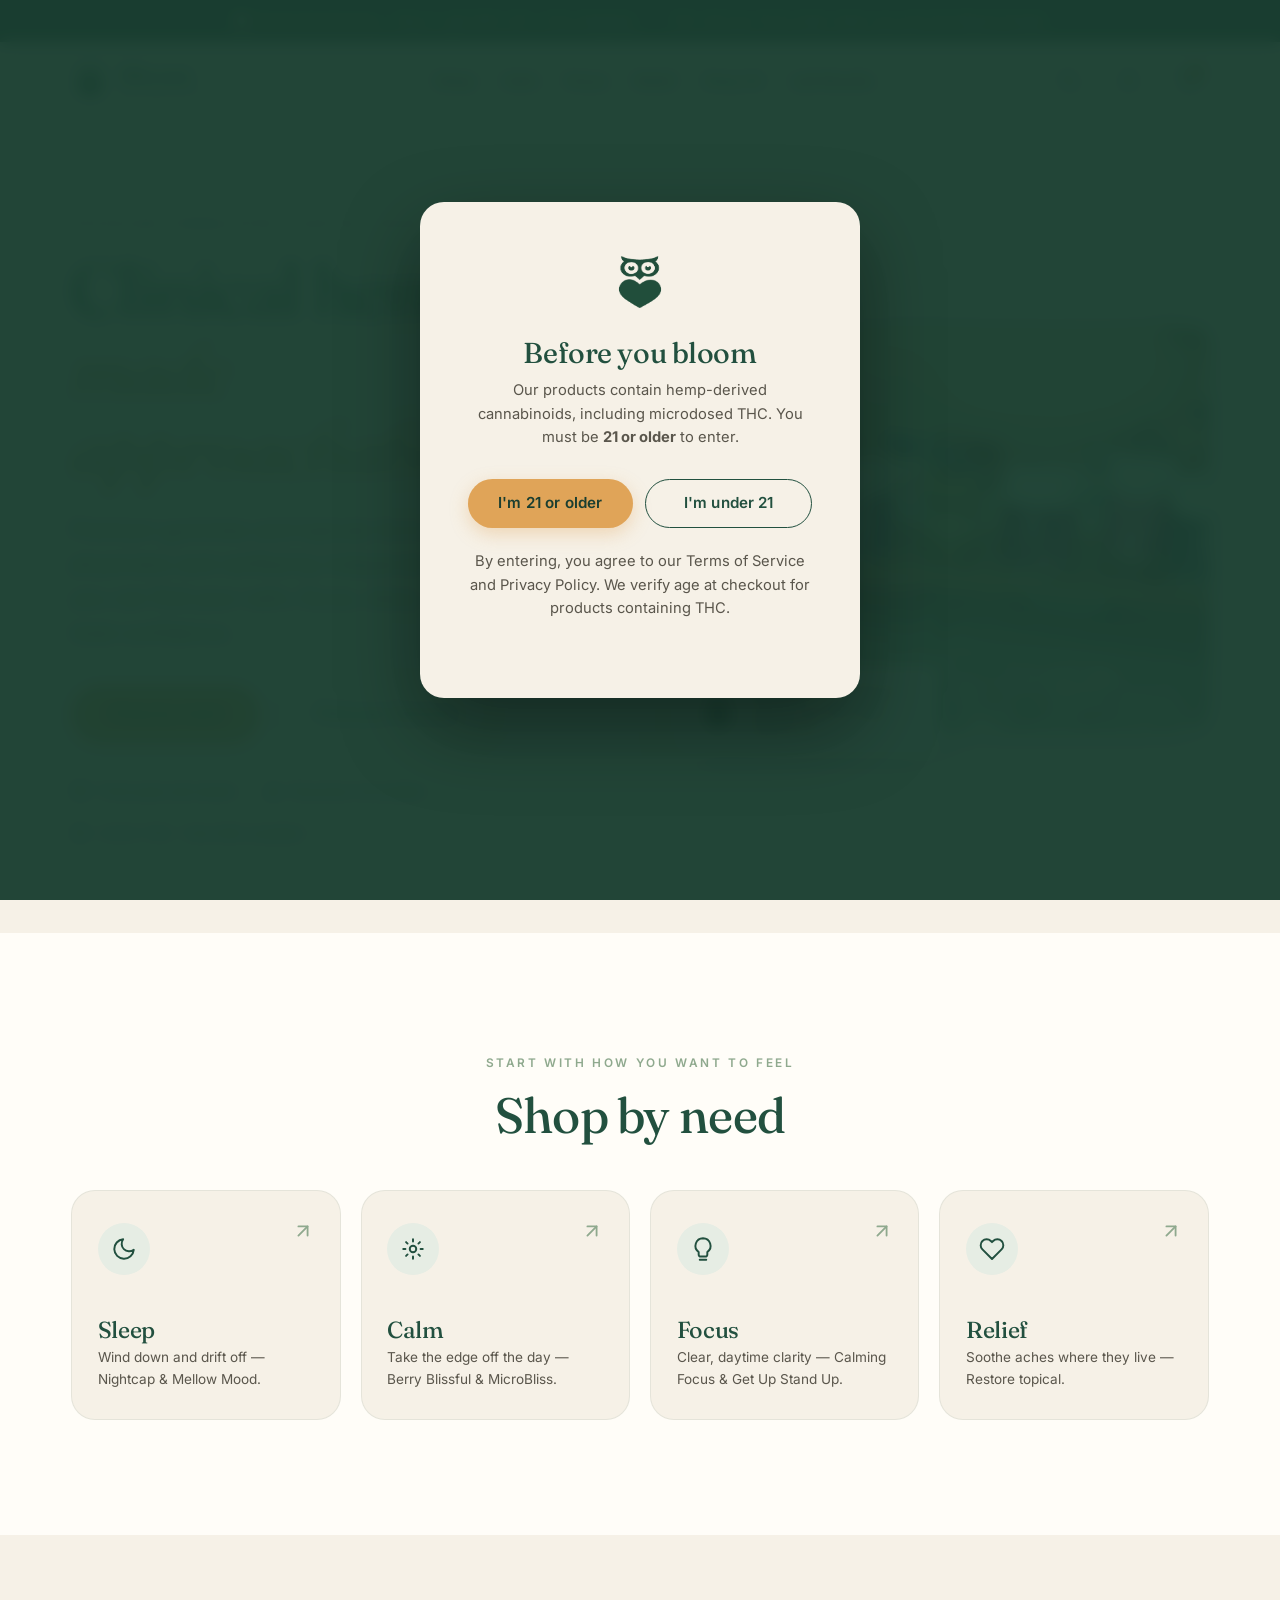
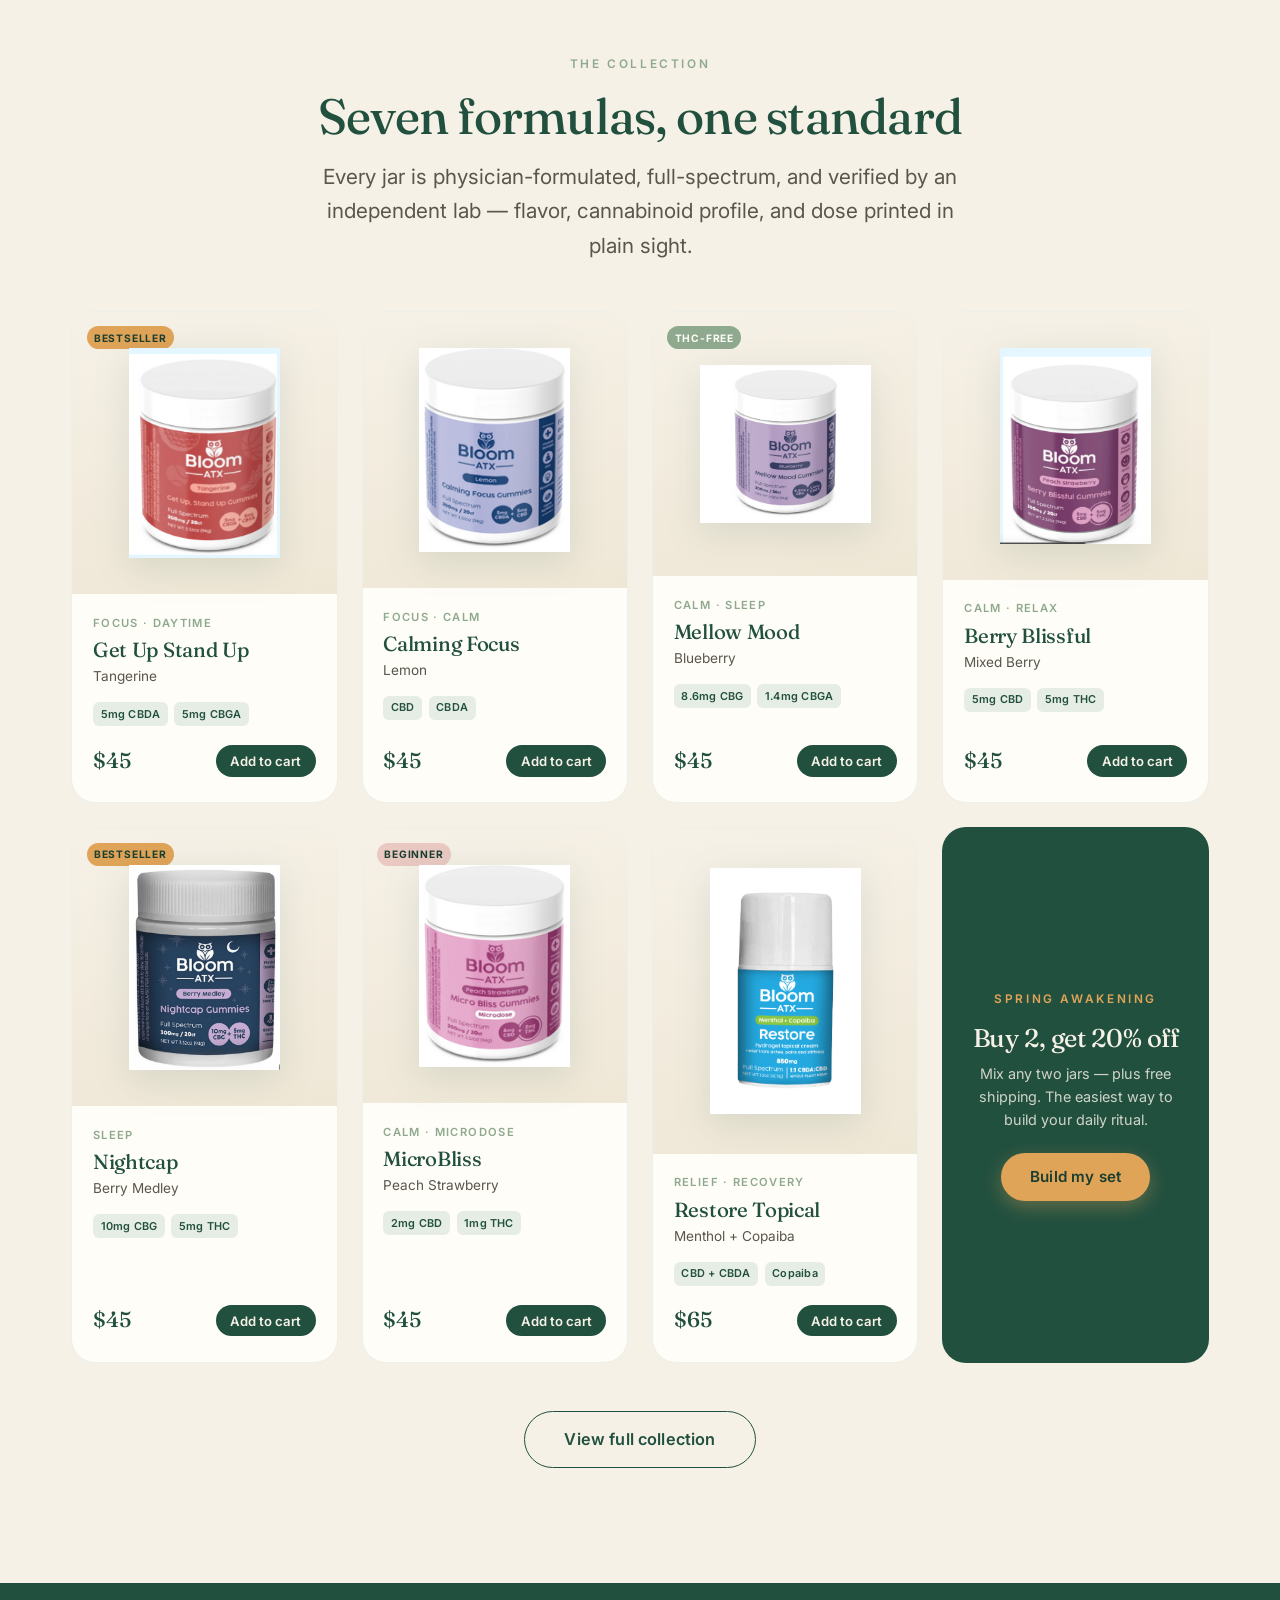
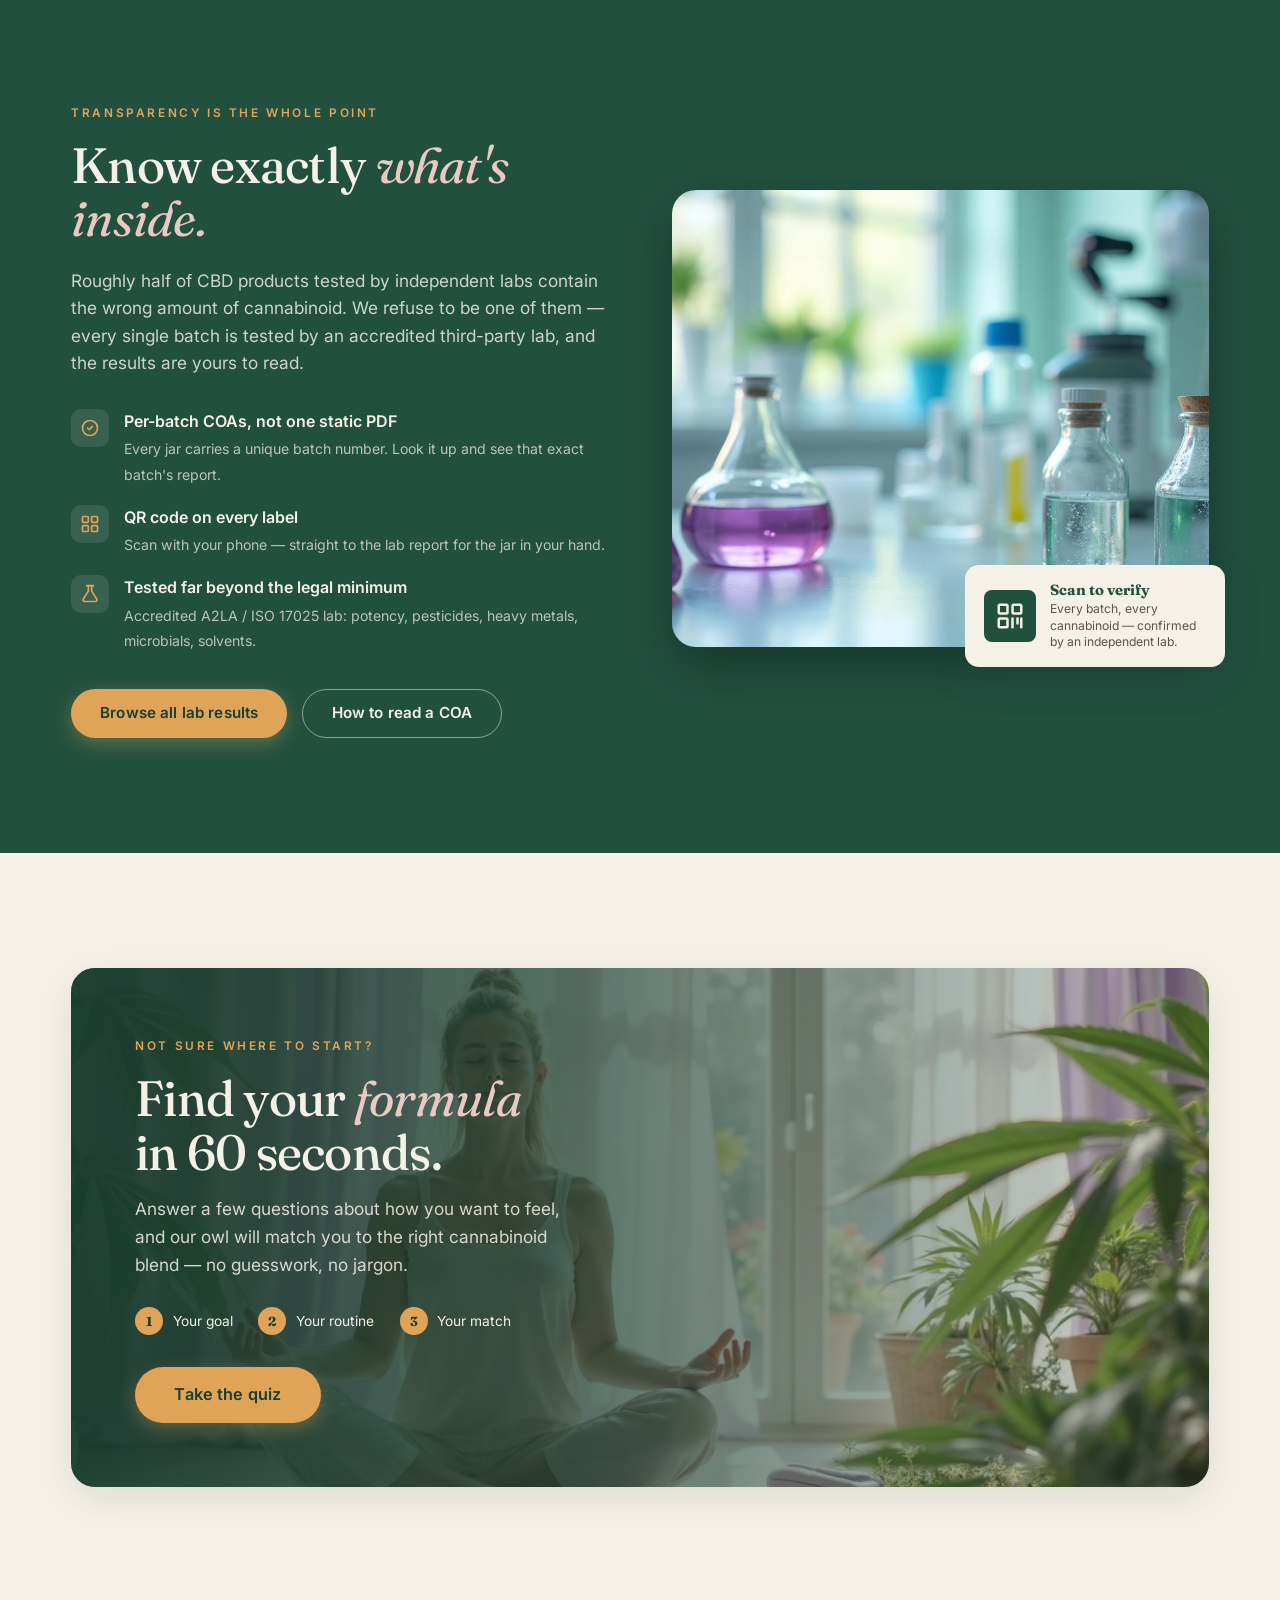
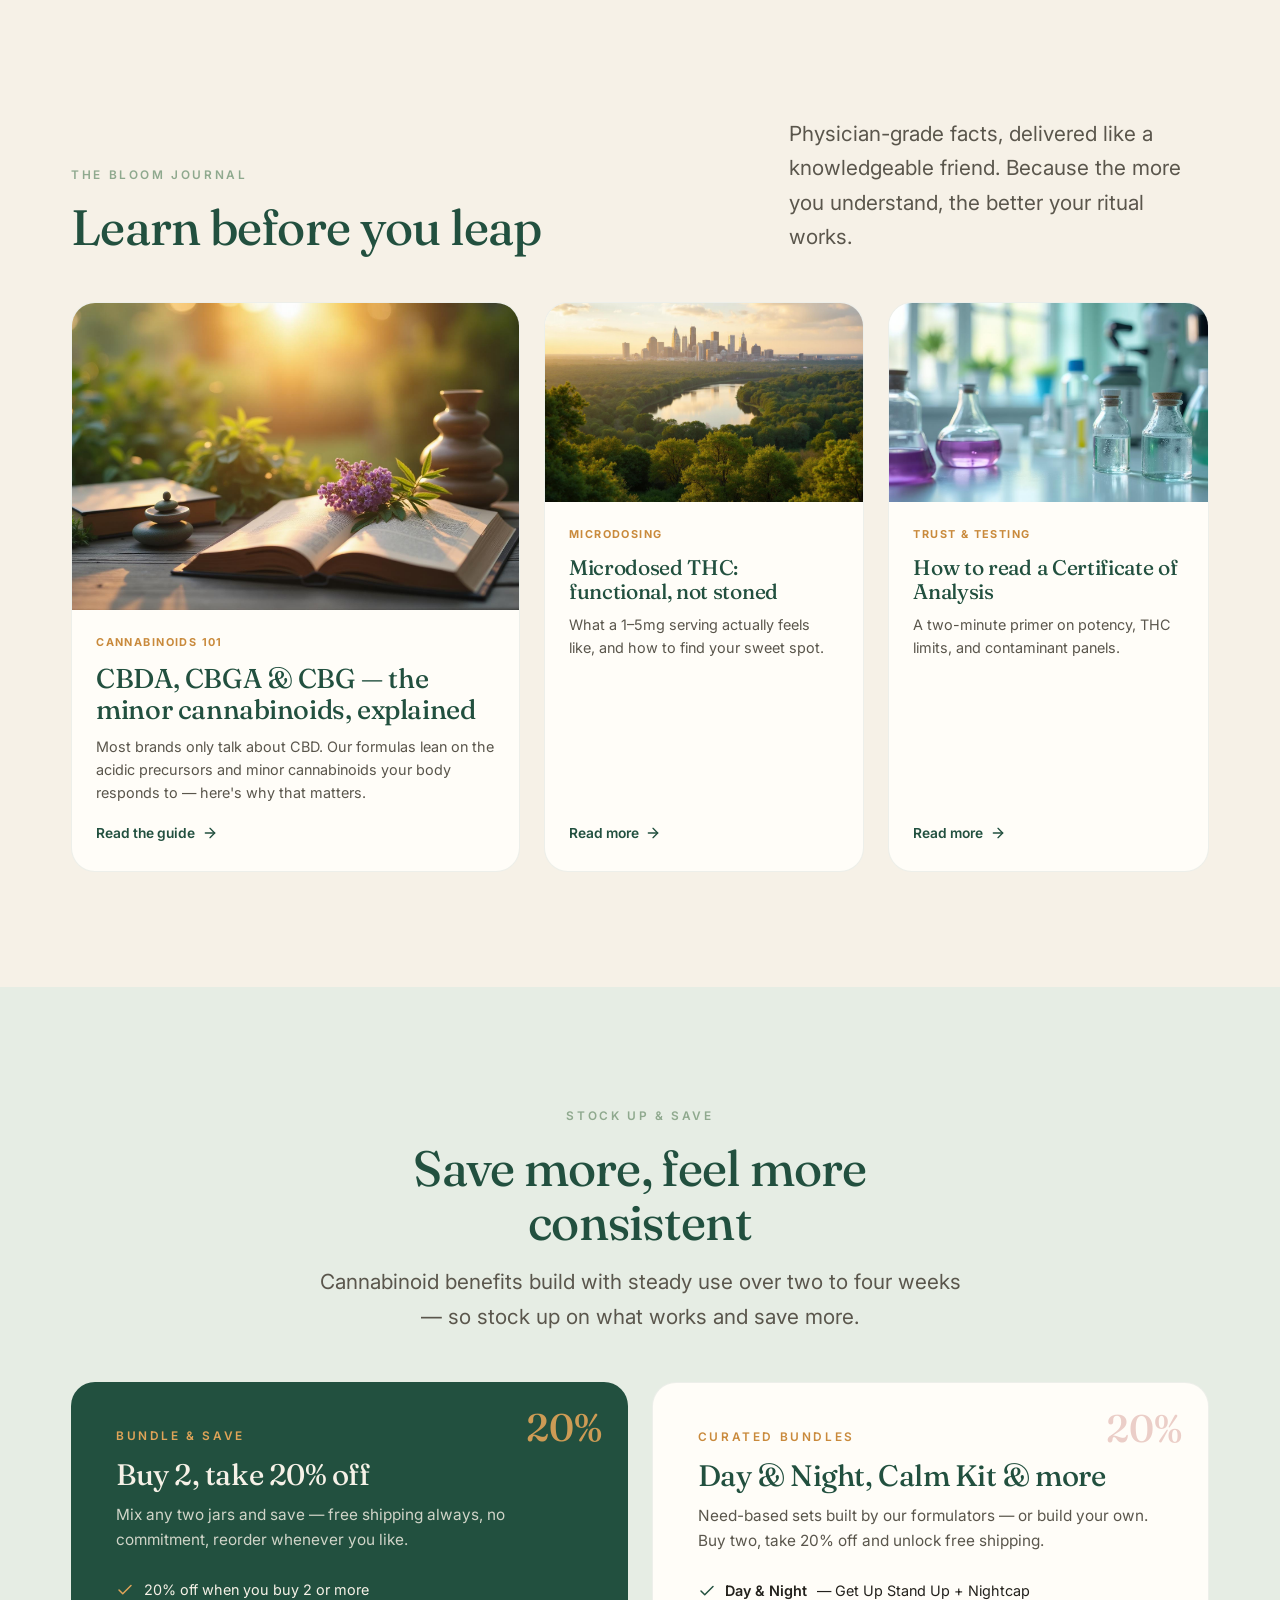
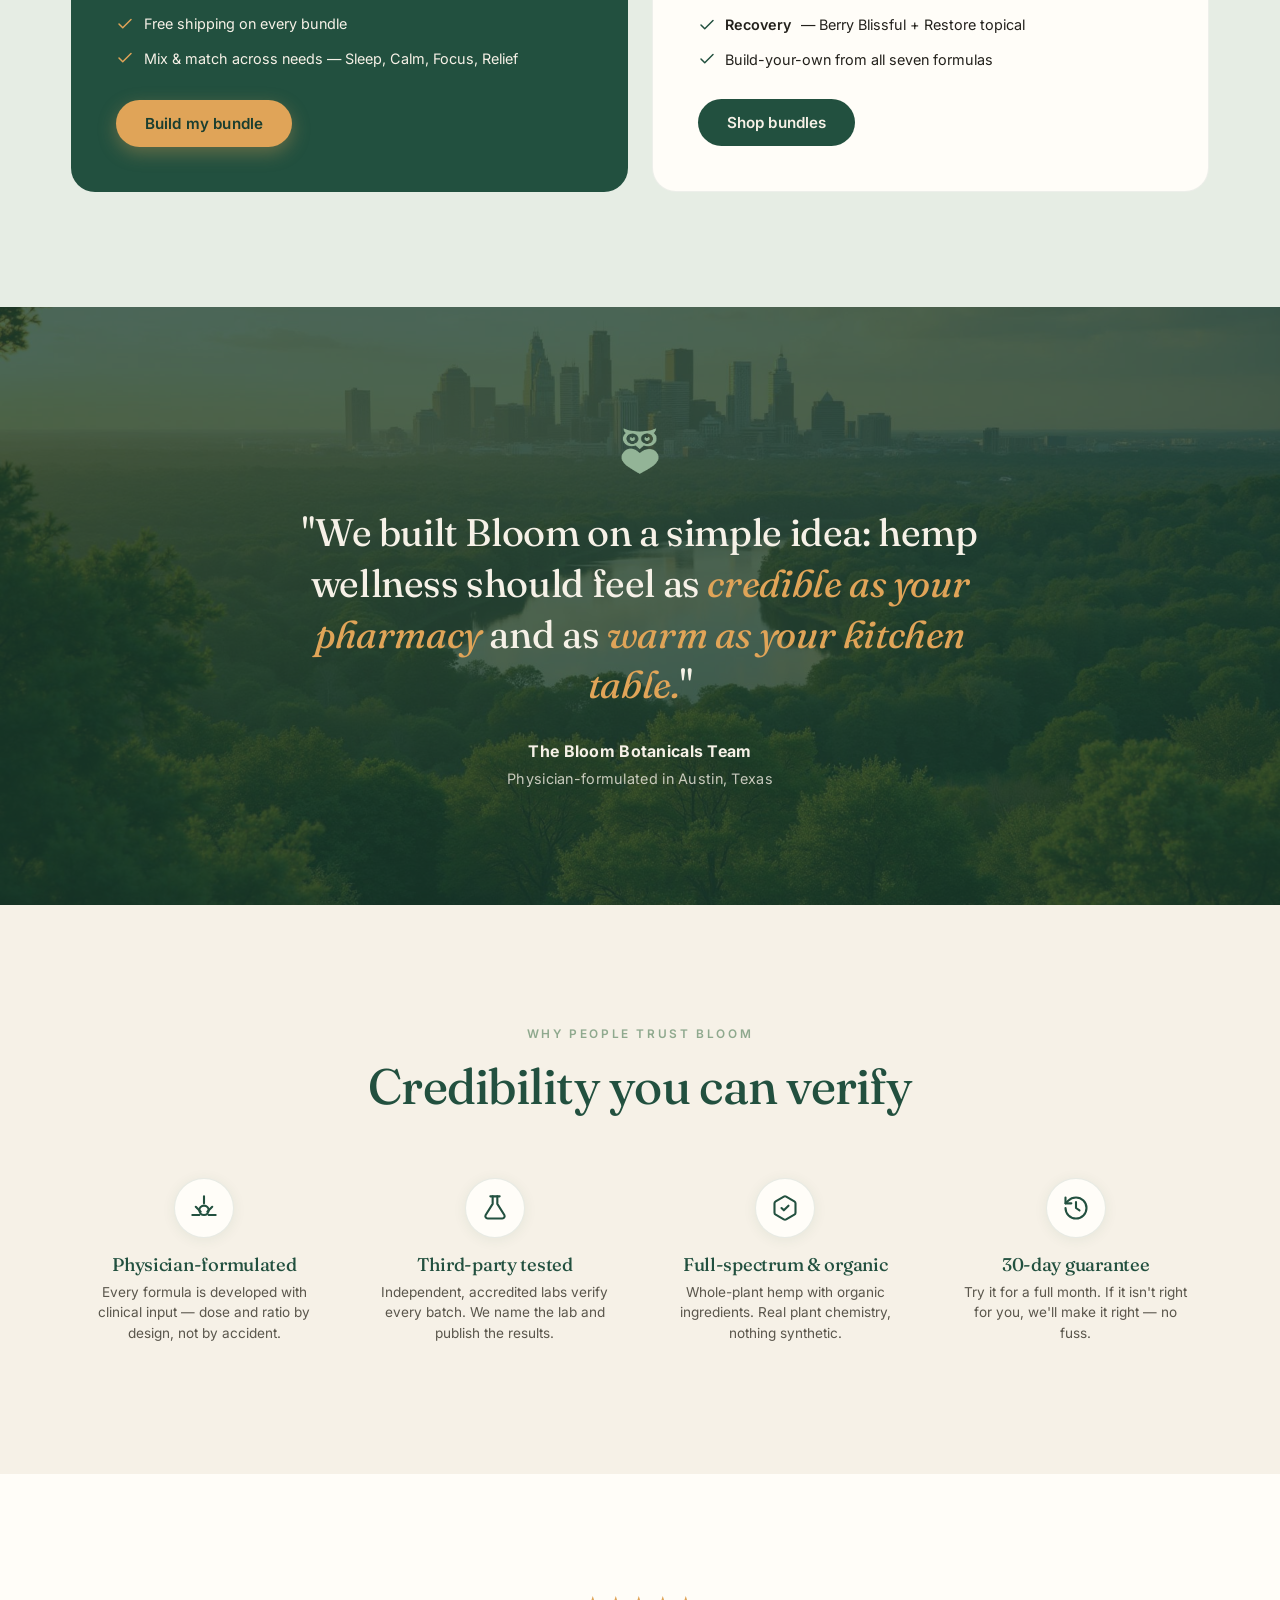
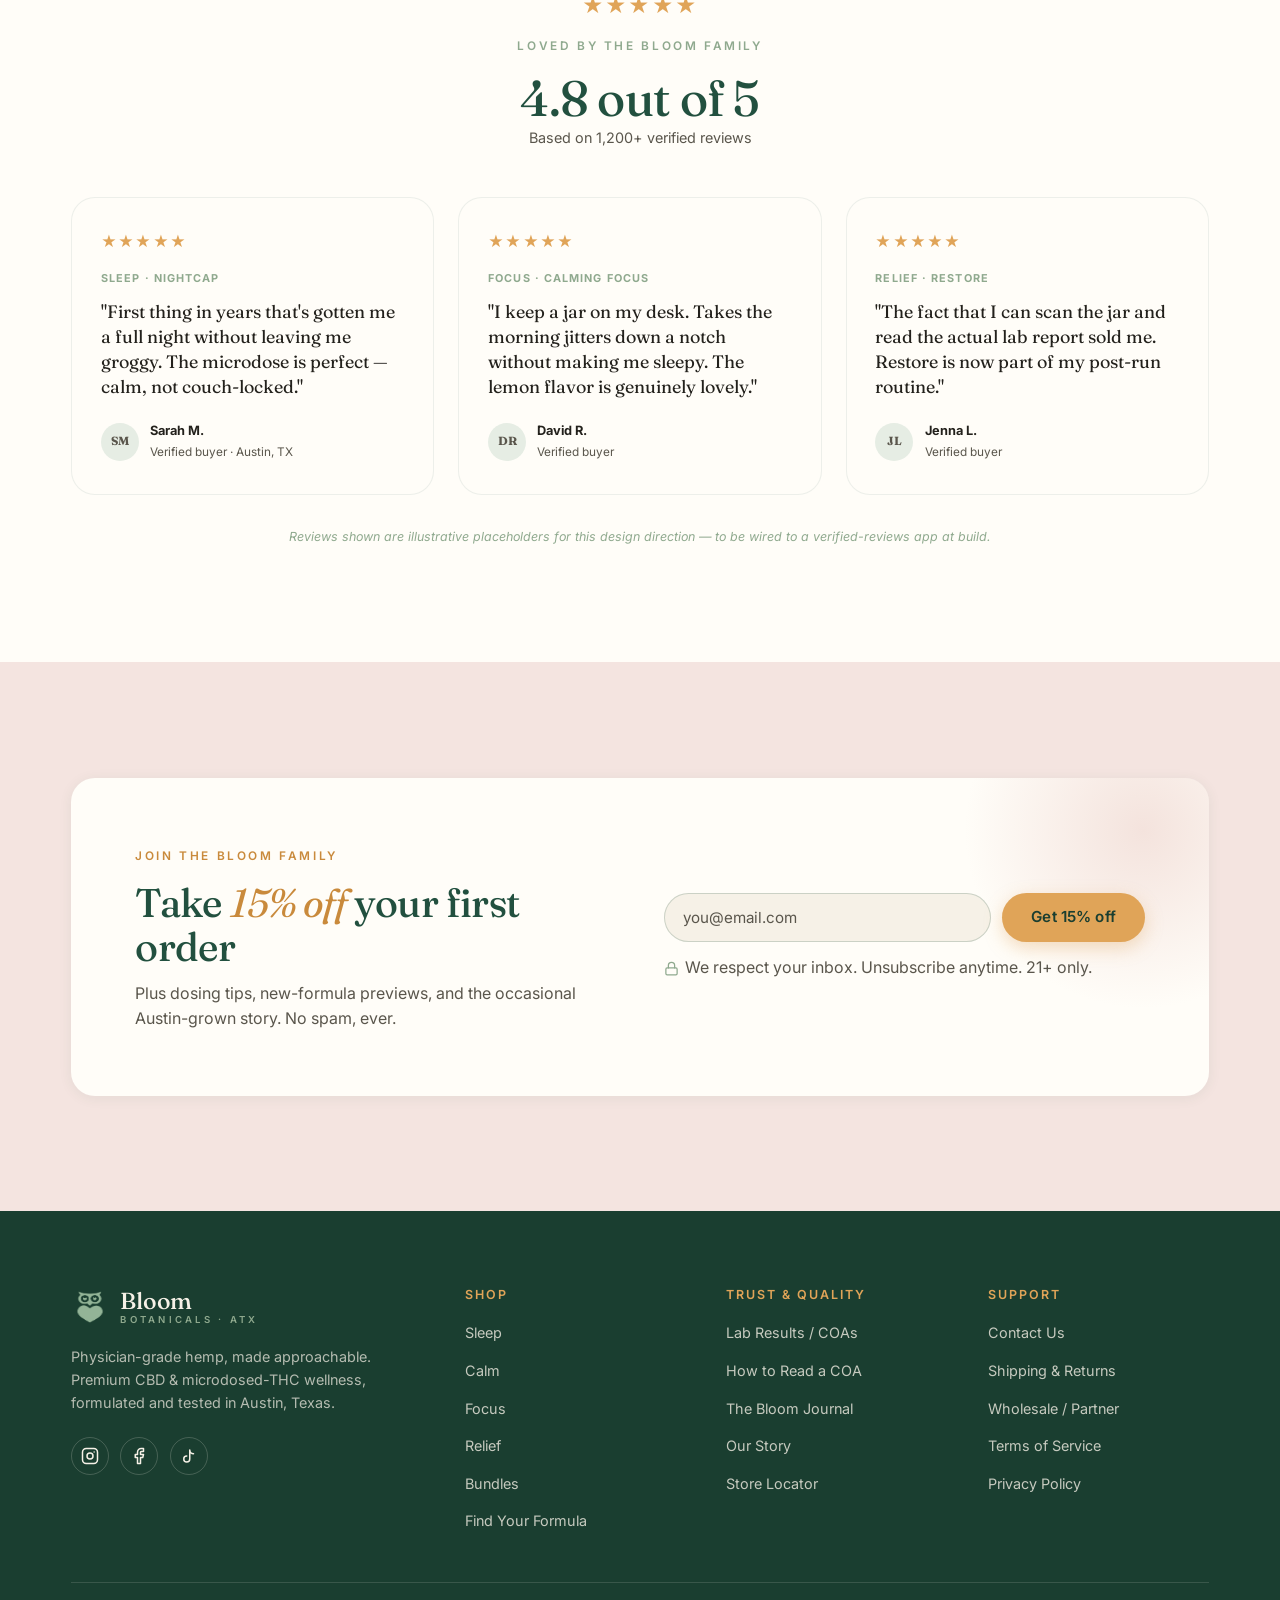
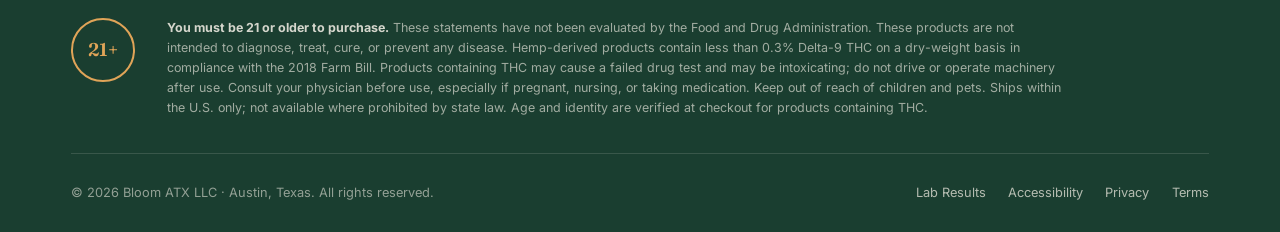
==== commit 79b60e90: "Mockups: convert homepage Subscribe & Save sections to bundles" ====
--- a/direction-a/index.html
+++ b/direction-a/index.html
@@ -426,26 +426,26 @@
       </div>
     </section>
 
-    <!-- ============================ BUNDLES / SUBSCRIBE ============================ -->
+    <!-- ============================ BUNDLES ============================ -->
     <section class="section bundles" id="bundles">
       <div class="wrap">
         <div class="section-head center">
-          <span class="eyebrow">Make it a ritual</span>
+          <span class="eyebrow">Stock up &amp; save</span>
           <h2>Save more, feel more consistent</h2>
-          <p class="lede" style="margin-top:1rem;">Cannabinoid benefits build with steady use over two to four weeks — so a subscription isn't just cheaper, it's the way the formula is meant to work.</p>
+          <p class="lede" style="margin-top:1rem;">Cannabinoid benefits build with steady use over two to four weeks — so stock up on what works and save more.</p>
         </div>
         <div class="bundles__grid">
           <div class="bundle-card bundle-card--sub">
-            <span class="bundle-discount" aria-hidden="true">25%</span>
-            <span class="eyebrow">Subscribe &amp; Save</span>
-            <h3>Your monthly ritual, delivered</h3>
-            <p>Set your cadence and never run out. 25% off every order, free shipping always, and you're in full control.</p>
+            <span class="bundle-discount" aria-hidden="true">20%</span>
+            <span class="eyebrow">Bundle &amp; Save</span>
+            <h3>Buy 2, take 20% off</h3>
+            <p>Mix any two jars and save — free shipping always, no commitment, reorder whenever you like.</p>
             <ul class="bundle-feats">
-              <li><svg viewBox="0 0 24 24" fill="none" stroke="currentColor" stroke-width="2" stroke-linecap="round" stroke-linejoin="round"><polyline points="20 6 9 17 4 12"/></svg> 25% off every recurring order</li>
-              <li><svg viewBox="0 0 24 24" fill="none" stroke="currentColor" stroke-width="2" stroke-linecap="round" stroke-linejoin="round"><polyline points="20 6 9 17 4 12"/></svg> Choose 2, 4, 6 or 8-week delivery</li>
-              <li><svg viewBox="0 0 24 24" fill="none" stroke="currentColor" stroke-width="2" stroke-linecap="round" stroke-linejoin="round"><polyline points="20 6 9 17 4 12"/></svg> Skip, pause or cancel anytime</li>
+              <li><svg viewBox="0 0 24 24" fill="none" stroke="currentColor" stroke-width="2" stroke-linecap="round" stroke-linejoin="round"><polyline points="20 6 9 17 4 12"/></svg> 20% off when you buy 2 or more</li>
+              <li><svg viewBox="0 0 24 24" fill="none" stroke="currentColor" stroke-width="2" stroke-linecap="round" stroke-linejoin="round"><polyline points="20 6 9 17 4 12"/></svg> Free shipping on every bundle</li>
+              <li><svg viewBox="0 0 24 24" fill="none" stroke="currentColor" stroke-width="2" stroke-linecap="round" stroke-linejoin="round"><polyline points="20 6 9 17 4 12"/></svg> Mix &amp; match across needs — Sleep, Calm, Focus, Relief</li>
             </ul>
-            <a href="#products" class="btn btn--primary">Start a subscription</a>
+            <a href="#products" class="btn btn--primary">Build my bundle</a>
           </div>
           <div class="bundle-card bundle-card--bundle">
             <span class="bundle-discount" aria-hidden="true">20%</span>
